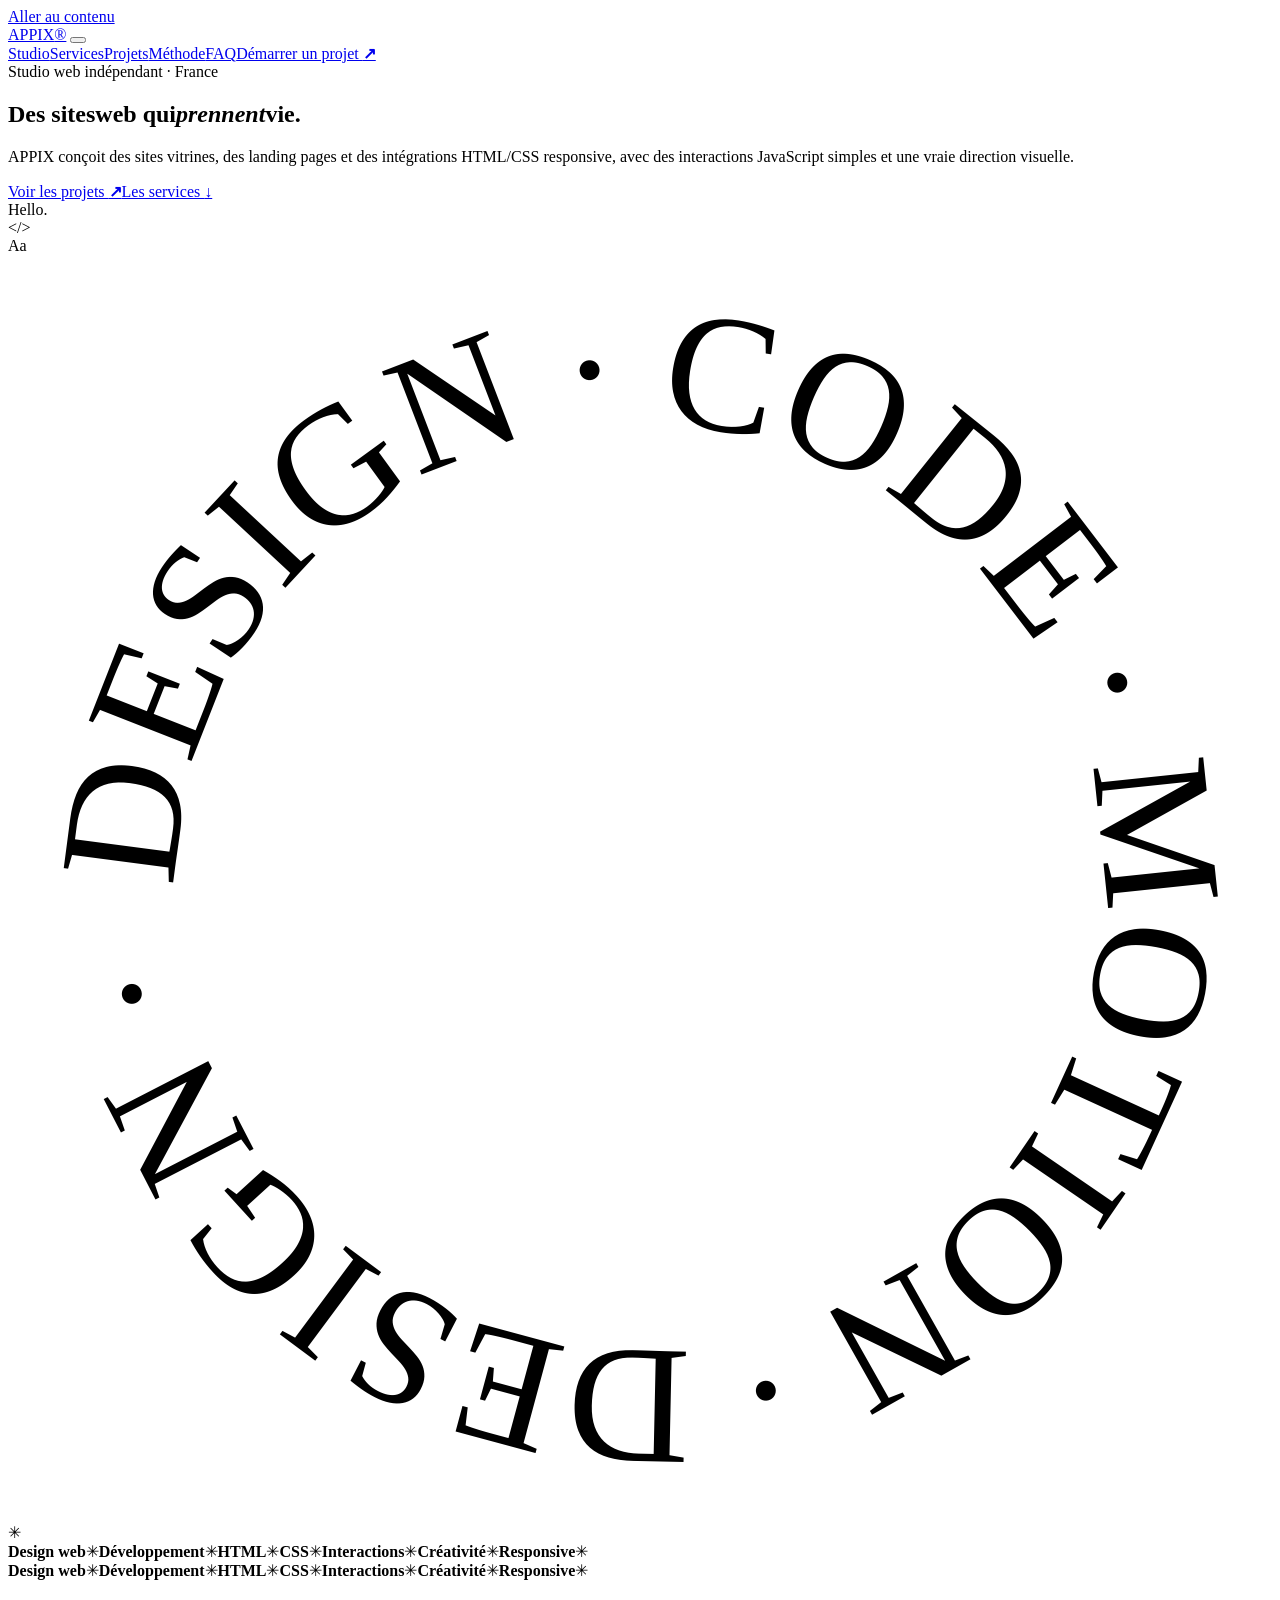
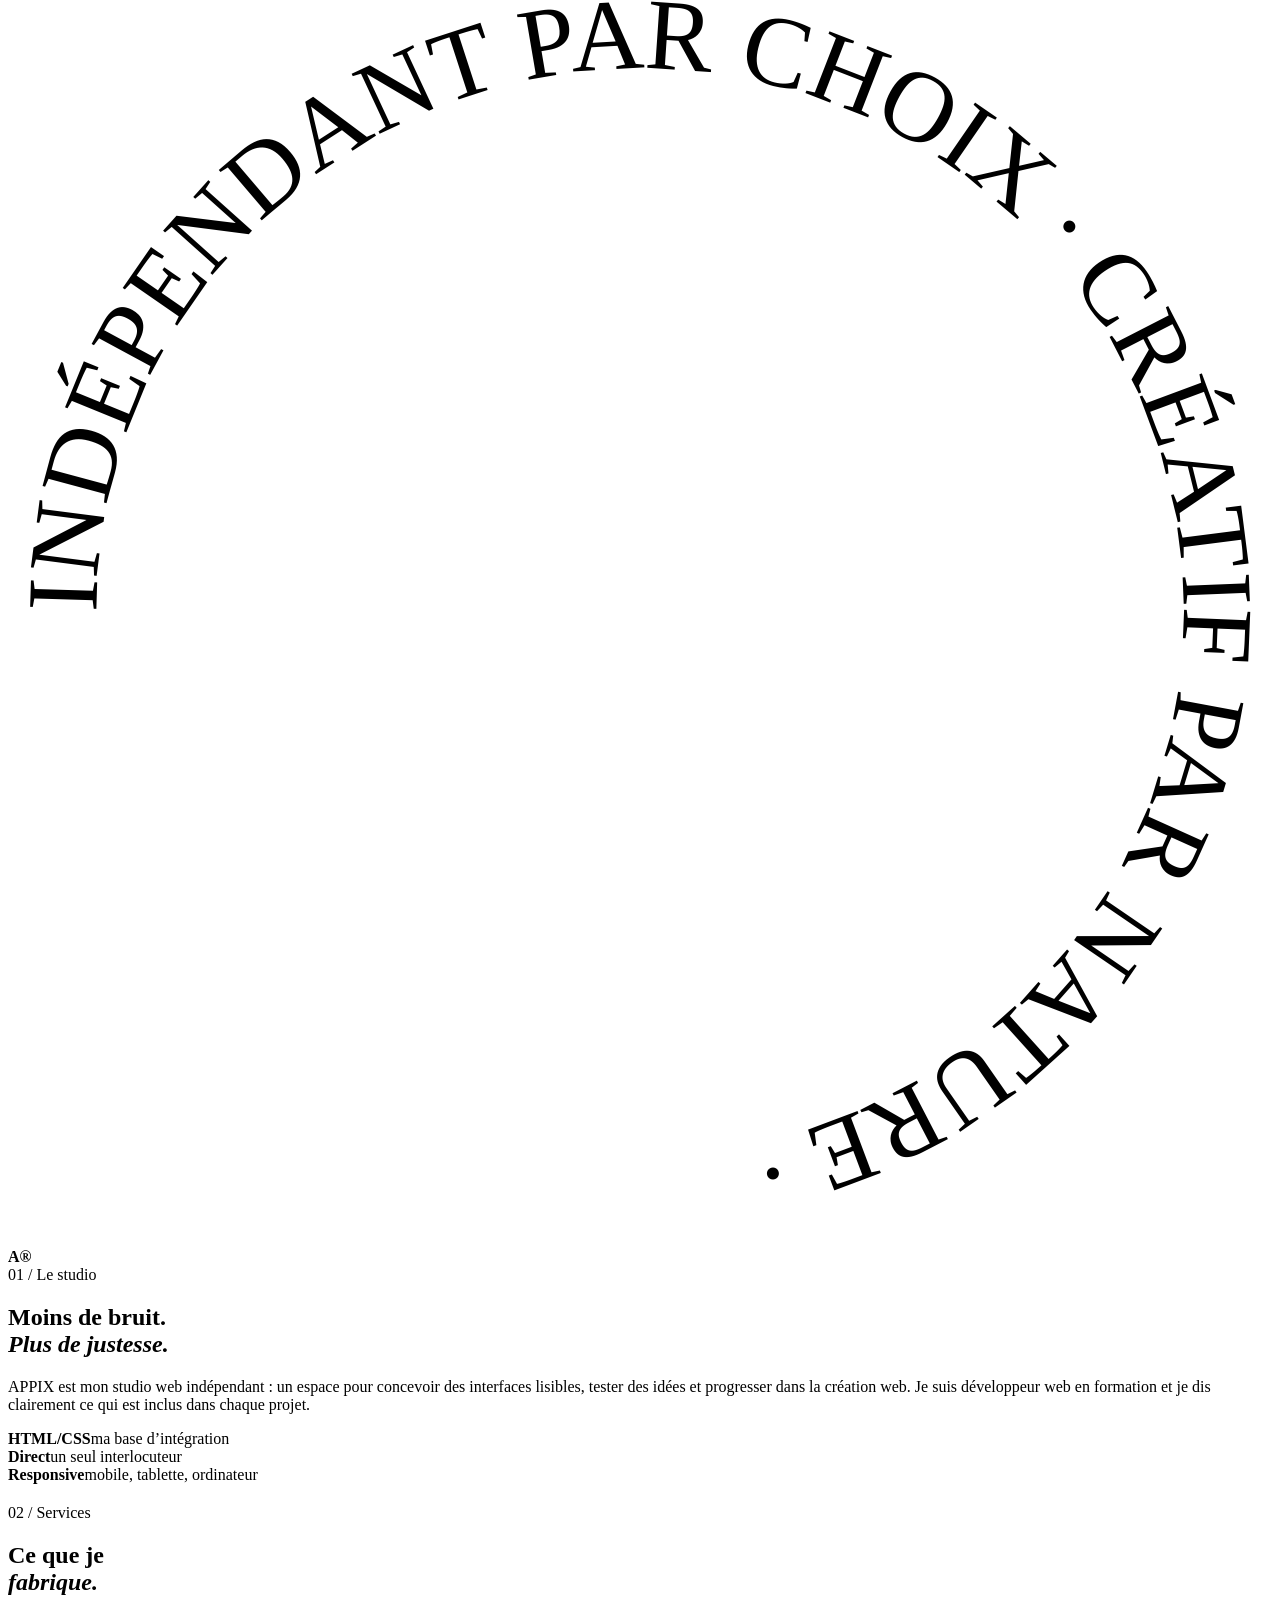
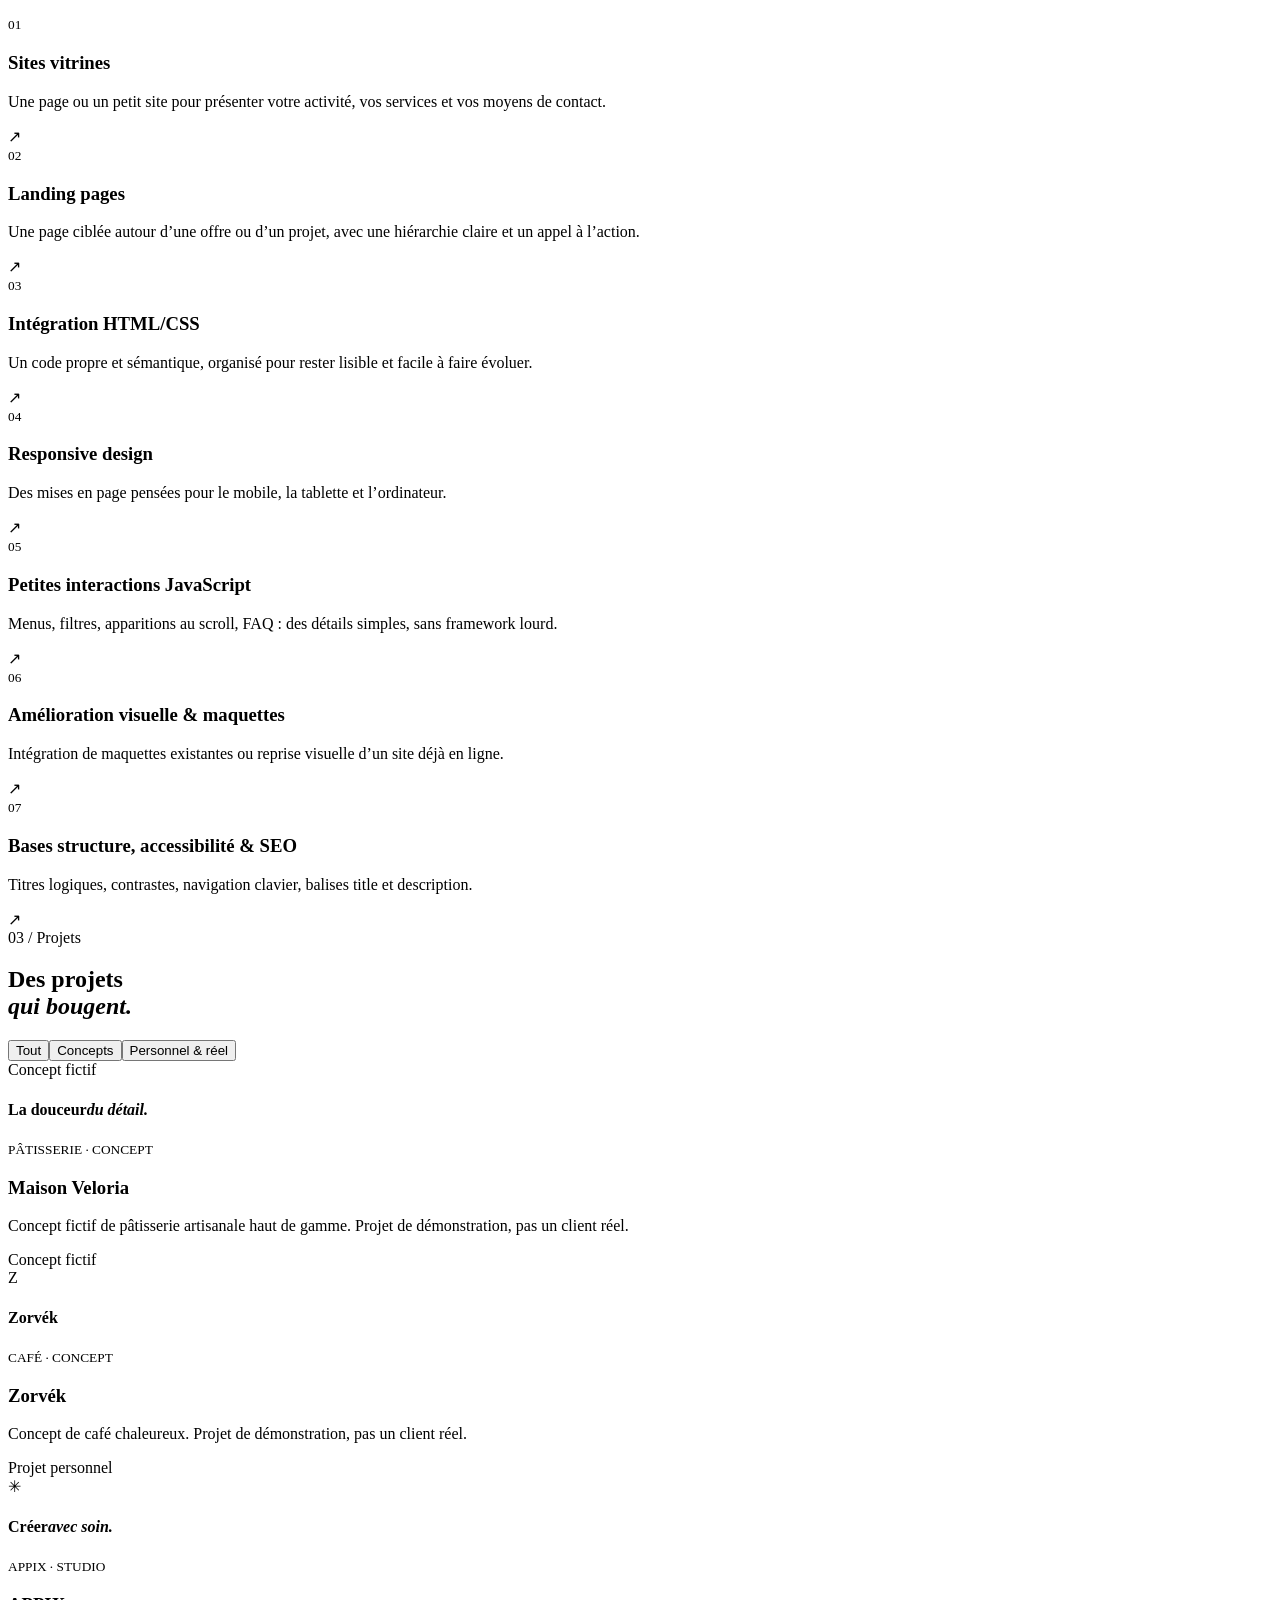
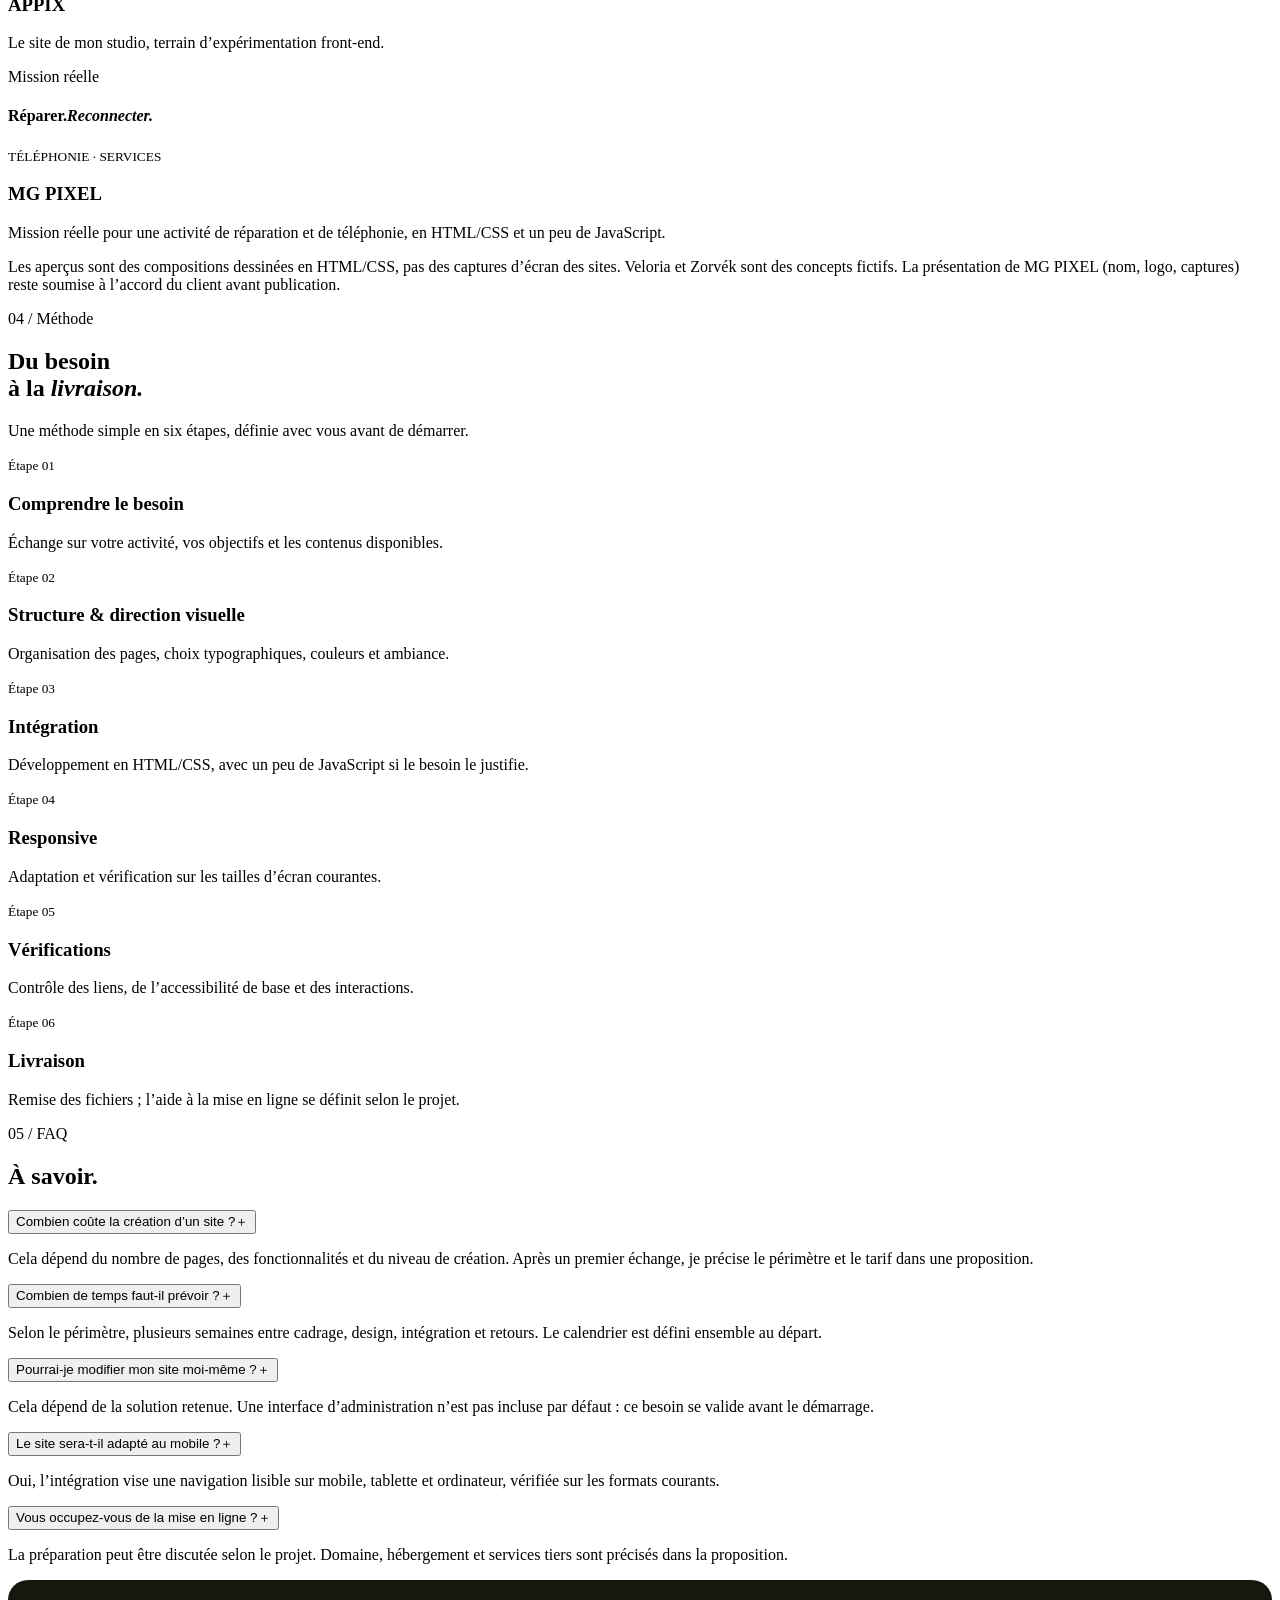
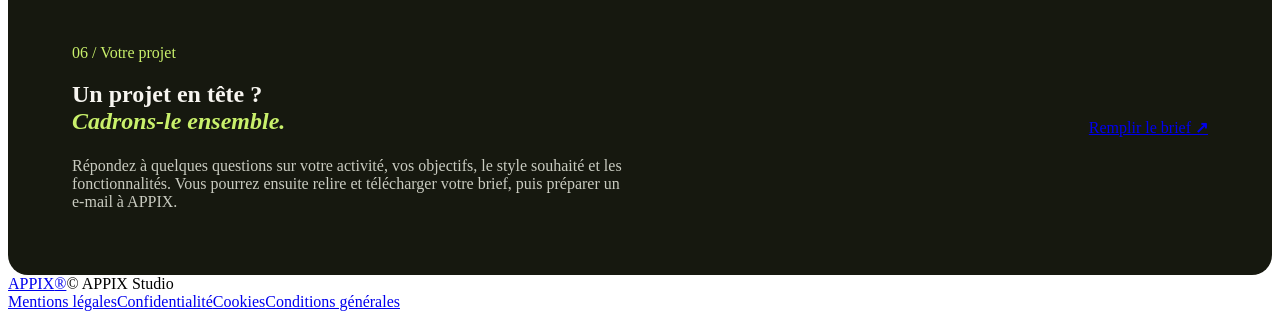
==== index.html @ 13673e26 "Add files via upload" ====
<!DOCTYPE html>
<html lang="fr"><head><meta charset="UTF-8"><meta name="viewport" content="width=device-width, initial-scale=1.0"><meta name="theme-color" content="#16180f">
<title>APPIX® — Création web indépendante</title>
<meta name="description" content="APPIX crée des sites vitrines, landing pages et intégrations HTML/CSS responsive, avec des interactions soignées.">
<meta property="og:type" content="website"><meta property="og:title" content="APPIX® — Création web indépendante"><meta property="og:description" content="Sites vitrines, landing pages et interfaces web animées, créés avec soin.">
<script>document.documentElement.className='js'</script>
<link rel="preconnect" href="https://fonts.googleapis.com"><link rel="preconnect" href="https://fonts.gstatic.com" crossorigin>
<link href="https://fonts.googleapis.com/css2?family=DM+Mono:wght@400;500&family=DM+Sans:wght@400;500;700&family=Manrope:wght@500;700;800&display=swap" rel="stylesheet">
<link rel="stylesheet" href="assets/style.css">
<link rel="icon" type="image/png" href="images/logo-APPIX.png">
<link rel="apple-touch-icon" href="images/logo-APPIX.png"></head>
<body><a class="skip" href="#contenu">Aller au contenu</a><div class="progress" aria-hidden="true"></div>
<header class="nav"><div class="wrap"><a class="logo" href="#accueil" aria-label="APPIX, accueil">APPIX<span>®</span></a>
<button class="menu" aria-expanded="false" aria-controls="nav" aria-label="Ouvrir le menu"><i></i><i></i></button>
<nav class="links" id="nav" aria-label="Navigation principale"><a href="#studio">Studio</a><a href="#services">Services</a><a href="#projets">Projets</a><a href="#methode">Méthode</a><a href="#faq">FAQ</a><a class="btn btn-d" href="brief-projet-corrige.html">Démarrer un projet <b aria-hidden="true">↗</b></a></nav></div></header>
<main id="contenu">
<section class="hero" id="accueil"><div class="wrap"><div>
<span class="pill"><span class="dot"></span>Studio web indépendant · France</span>
<h1><span class="ln"><span style="--i:0">Des sites</span></span><span class="ln"><span style="--i:1">web qui</span></span><span class="ln"><span style="--i:2"><i>prennent</i></span></span><span class="ln"><span style="--i:3"><span class="out">vie.</span></span></span></h1>
<p class="lead">APPIX conçoit des sites vitrines, des landing pages et des intégrations HTML/CSS responsive, avec des interactions JavaScript simples et une vraie direction visuelle.</p>
<div class="cta"><a class="btn btn-l" href="#projets">Voir les projets <b aria-hidden="true">↗</b></a><a class="btn" href="#services">Les services <b aria-hidden="true">↓</b></a></div></div>
<div class="stage" aria-hidden="true"><div class="ring"></div><div class="orb" style="--d:14"></div>
<div class="win w1">Hello.<s></s><s></s></div><div class="win w2">&lt;/&gt;<s></s><s></s></div><div class="win w3">Aa<s></s></div>
<svg class="badge" viewBox="0 0 120 120"><defs><path id="c" d="M60,60 m-44,0 a44,44 0 1,1 88,0 a44,44 0 1,1 -88,0"/></defs><text><textPath href="#c">DESIGN · CODE · MOTION · DESIGN · CODE · </textPath></text></svg><span class="star">✳</span></div></div></section>
<div class="marq" aria-label="Design web, développement, HTML, CSS, interactions, créativité"><div class="mt"><div><b>Design web</b><span aria-hidden="true">✳</span><b>Développement</b><span aria-hidden="true">✳</span><b>HTML</b><span aria-hidden="true">✳</span><b>CSS</b><span aria-hidden="true">✳</span><b>Interactions</b><span aria-hidden="true">✳</span><b>Créativité</b><span aria-hidden="true">✳</span><b>Responsive</b><span aria-hidden="true">✳</span></div><div aria-hidden="true"><b>Design web</b><span aria-hidden="true">✳</span><b>Développement</b><span aria-hidden="true">✳</span><b>HTML</b><span aria-hidden="true">✳</span><b>CSS</b><span aria-hidden="true">✳</span><b>Interactions</b><span aria-hidden="true">✳</span><b>Créativité</b><span aria-hidden="true">✳</span><b>Responsive</b><span aria-hidden="true">✳</span></div></div></div>
<section class="sec wrap" id="studio"><div class="about"><div class="seal rv" aria-hidden="true"><svg viewBox="0 0 200 200"><defs><path id="s" d="M100,100 m-86,0 a86,86 0 1,1 172,0 a86,86 0 1,1 -172,0"/></defs><text><textPath href="#s">INDÉPENDANT PAR CHOIX · CRÉATIF PAR NATURE · </textPath></text></svg><strong>A®</strong></div>
<div class="rv"><span class="eyebrow">01 / Le studio</span><h2 class="big">Moins de bruit.<br><em>Plus de justesse.</em></h2><p>APPIX est mon studio web indépendant : un espace pour concevoir des interfaces lisibles, tester des idées et progresser dans la création web. Je suis développeur web en formation et je dis clairement ce qui est inclus dans chaque projet.</p><div class="stats"><div><b>HTML/CSS</b><span>ma base d’intégration</span></div><div><b>Direct</b><span>un seul interlocuteur</span></div><div><b>Responsive</b><span>mobile, tablette, ordinateur</span></div></div></div></div></section>
<section class="sec wrap" id="services" style="padding-top:20px"><span class="eyebrow">02 / Services</span><h2 class="big">Ce que je<br><em>fabrique.</em></h2><div class="svc"><article class="row rv"><small>01</small><h3>Sites vitrines</h3><p>Une page ou un petit site pour présenter votre activité, vos services et vos moyens de contact.</p><span class="ar" aria-hidden="true">↗</span></article><article class="row rv"><small>02</small><h3>Landing pages</h3><p>Une page ciblée autour d’une offre ou d’un projet, avec une hiérarchie claire et un appel à l’action.</p><span class="ar" aria-hidden="true">↗</span></article><article class="row rv"><small>03</small><h3>Intégration HTML/CSS</h3><p>Un code propre et sémantique, organisé pour rester lisible et facile à faire évoluer.</p><span class="ar" aria-hidden="true">↗</span></article><article class="row rv"><small>04</small><h3>Responsive design</h3><p>Des mises en page pensées pour le mobile, la tablette et l’ordinateur.</p><span class="ar" aria-hidden="true">↗</span></article><article class="row rv"><small>05</small><h3>Petites interactions JavaScript</h3><p>Menus, filtres, apparitions au scroll, FAQ : des détails simples, sans framework lourd.</p><span class="ar" aria-hidden="true">↗</span></article><article class="row rv"><small>06</small><h3>Amélioration visuelle & maquettes</h3><p>Intégration de maquettes existantes ou reprise visuelle d’un site déjà en ligne.</p><span class="ar" aria-hidden="true">↗</span></article><article class="row rv"><small>07</small><h3>Bases structure, accessibilité & SEO</h3><p>Titres logiques, contrastes, navigation clavier, balises title et description.</p><span class="ar" aria-hidden="true">↗</span></article></div></section>
<section class="sec work" id="projets"><div class="wrap"><div class="hd"><div><span class="eyebrow">03 / Projets</span><h2 class="big">Des projets<br><em>qui bougent.</em></h2></div><div class="fl" role="group" aria-label="Filtrer les projets"><button class="on" data-f="all" aria-pressed="true">Tout</button><button data-f="concept" aria-pressed="false">Concepts</button><button data-f="reel" aria-pressed="false">Personnel &amp; réel</button></div></div>
<div class="grid">
<article class="proj rv" data-c="concept"><div class="pv p1" role="img" aria-label="Aperçu dessiné en HTML/CSS du concept Maison Veloria"><span class="tag">Concept fictif</span><div class="arch"></div><div class="arch"></div><h4>La douceur<i>du détail.</i></h4><small>PÂTISSERIE · CONCEPT</small></div><div class="meta"><div><h3>Maison Veloria</h3><p>Concept fictif de pâtisserie artisanale haut de gamme. Projet de démonstration, pas un client réel.</p></div></div></article>
<article class="proj rv" data-c="concept"><div class="pv p2" role="img" aria-label="Aperçu dessiné en HTML/CSS du concept Zorvék"><span class="tag">Concept fictif</span><div class="or"></div><div class="z">Z</div><h4>Zorvék</h4><small>CAFÉ · CONCEPT</small></div><div class="meta"><div><h3>Zorvék</h3><p>Concept de café chaleureux. Projet de démonstration, pas un client réel.</p></div></div></article>
<article class="proj rv" data-c="reel"><div class="pv p3" role="img" aria-label="Aperçu dessiné en HTML/CSS du site APPIX"><span class="tag">Projet personnel</span><div class="st" aria-hidden="true">✳</div><h4>Créer<i>avec soin.</i></h4><small>APPIX · STUDIO</small></div><div class="meta"><div><h3>APPIX</h3><p>Le site de mon studio, terrain d’expérimentation front-end.</p></div></div></article>
<article class="proj rv" data-c="reel"><div class="pv p4" role="img" aria-label="Aperçu dessiné en HTML/CSS du projet MG PIXEL"><span class="tag">Mission réelle</span><div class="px" aria-hidden="true"><span style="--k:0"></span><span style="--k:7"></span><span style="--k:14"></span><span style="--k:21"></span><span style="--k:28"></span><span style="--k:5"></span><span style="--k:12"></span><span style="--k:19"></span><span style="--k:26"></span><span style="--k:3"></span><span style="--k:10"></span><span style="--k:17"></span><span style="--k:24"></span><span style="--k:1"></span><span style="--k:8"></span><span style="--k:15"></span><span style="--k:22"></span><span style="--k:29"></span><span style="--k:6"></span><span style="--k:13"></span><span style="--k:20"></span><span style="--k:27"></span><span style="--k:4"></span><span style="--k:11"></span><span style="--k:18"></span><span style="--k:25"></span><span style="--k:2"></span><span style="--k:9"></span><span style="--k:16"></span><span style="--k:23"></span><span style="--k:0"></span><span style="--k:7"></span><span style="--k:14"></span><span style="--k:21"></span><span style="--k:28"></span><span style="--k:5"></span><span style="--k:12"></span><span style="--k:19"></span><span style="--k:26"></span><span style="--k:3"></span></div><h4>Réparer.<i>Reconnecter.</i></h4><small>TÉLÉPHONIE · SERVICES</small></div><div class="meta"><div><h3>MG PIXEL</h3><p>Mission réelle pour une activité de réparation et de téléphonie, en HTML/CSS et un peu de JavaScript.</p></div></div></article>
</div><p class="note">Les aperçus sont des compositions dessinées en HTML/CSS, pas des captures d’écran des sites. Veloria et Zorvék sont des concepts fictifs. La présentation de MG PIXEL (nom, logo, captures) reste soumise à l’accord du client avant publication.</p></div></section>
<section class="sec wrap" id="methode"><div class="pr"><div><span class="eyebrow">04 / Méthode</span><h2 class="big">Du besoin<br>à la <em>livraison.</em></h2><p style="margin-top:20px">Une méthode simple en six étapes, définie avec vous avant de démarrer.</p></div><div class="plist"><div class="stp rv"><small>Étape 01</small><h3>Comprendre le besoin</h3><p>Échange sur votre activité, vos objectifs et les contenus disponibles.</p></div><div class="stp rv"><small>Étape 02</small><h3>Structure & direction visuelle</h3><p>Organisation des pages, choix typographiques, couleurs et ambiance.</p></div><div class="stp rv"><small>Étape 03</small><h3>Intégration</h3><p>Développement en HTML/CSS, avec un peu de JavaScript si le besoin le justifie.</p></div><div class="stp rv"><small>Étape 04</small><h3>Responsive</h3><p>Adaptation et vérification sur les tailles d’écran courantes.</p></div><div class="stp rv"><small>Étape 05</small><h3>Vérifications</h3><p>Contrôle des liens, de l’accessibilité de base et des interactions.</p></div><div class="stp rv"><small>Étape 06</small><h3>Livraison</h3><p>Remise des fichiers ; l’aide à la mise en ligne se définit selon le projet.</p></div></div></div></section>
<section class="sec faq" id="faq"><div class="wrap fg"><div class="rv"><span class="eyebrow">05 / FAQ</span><h2 class="big">À savoir.</h2></div><div class="fq"><div class="it rv"><button aria-expanded="false"><span>Combien coûte la création d’un site ?</span><span aria-hidden="true">＋</span></button><div class="fa"><div><p>Cela dépend du nombre de pages, des fonctionnalités et du niveau de création. Après un premier échange, je précise le périmètre et le tarif dans une proposition.</p></div></div></div><div class="it rv"><button aria-expanded="false"><span>Combien de temps faut-il prévoir ?</span><span aria-hidden="true">＋</span></button><div class="fa"><div><p>Selon le périmètre, plusieurs semaines entre cadrage, design, intégration et retours. Le calendrier est défini ensemble au départ.</p></div></div></div><div class="it rv"><button aria-expanded="false"><span>Pourrai-je modifier mon site moi-même ?</span><span aria-hidden="true">＋</span></button><div class="fa"><div><p>Cela dépend de la solution retenue. Une interface d’administration n’est pas incluse par défaut : ce besoin se valide avant le démarrage.</p></div></div></div><div class="it rv"><button aria-expanded="false"><span>Le site sera-t-il adapté au mobile ?</span><span aria-hidden="true">＋</span></button><div class="fa"><div><p>Oui, l’intégration vise une navigation lisible sur mobile, tablette et ordinateur, vérifiée sur les formats courants.</p></div></div></div><div class="it rv"><button aria-expanded="false"><span>Vous occupez-vous de la mise en ligne ?</span><span aria-hidden="true">＋</span></button><div class="fa"><div><p>La préparation peut être discutée selon le projet. Domaine, hébergement et services tiers sont précisés dans la proposition.</p></div></div></div></div></div></section>
<section class="sec wrap" id="brief" aria-labelledby="brief-title"><div class="brief-cta rv" style="padding:clamp(28px,6vw,64px);background:#16180f;color:#f7f5f0;border-radius:20px;display:flex;align-items:center;justify-content:space-between;gap:28px;flex-wrap:wrap"><div style="max-width:650px"><span class="eyebrow" style="color:#c9f06b">06 / Votre projet</span><h2 class="big" id="brief-title">Un projet en tête ?<br><em style="color:#c9f06b">Cadrons-le ensemble.</em></h2><p style="max-width:560px;color:#c9cbc0;margin:22px 0 0">Répondez à quelques questions sur votre activité, vos objectifs, le style souhaité et les fonctionnalités. Vous pourrez ensuite relire et télécharger votre brief, puis préparer un e-mail à APPIX.</p></div><a class="btn btn-l" href="brief-projet-corrige.html">Remplir le brief <b aria-hidden="true">↗</b></a></div></section>
<footer class="ft"><div class="wrap"><a class="logo" href="#accueil">APPIX<span>®</span></a><span>© <span id="year"></span> APPIX Studio</span><nav aria-label="Pages légales"><a href="mentions-legales.html">Mentions légales</a><a href="politique-confidentialite.html">Confidentialité</a><a href="politique-cookies.html">Cookies</a><a href="conditions-generales.html">Conditions générales</a></nav></div></footer>
<div class="toast" role="status" aria-live="polite"></div><script src="assets/main.js"></script></body></html>
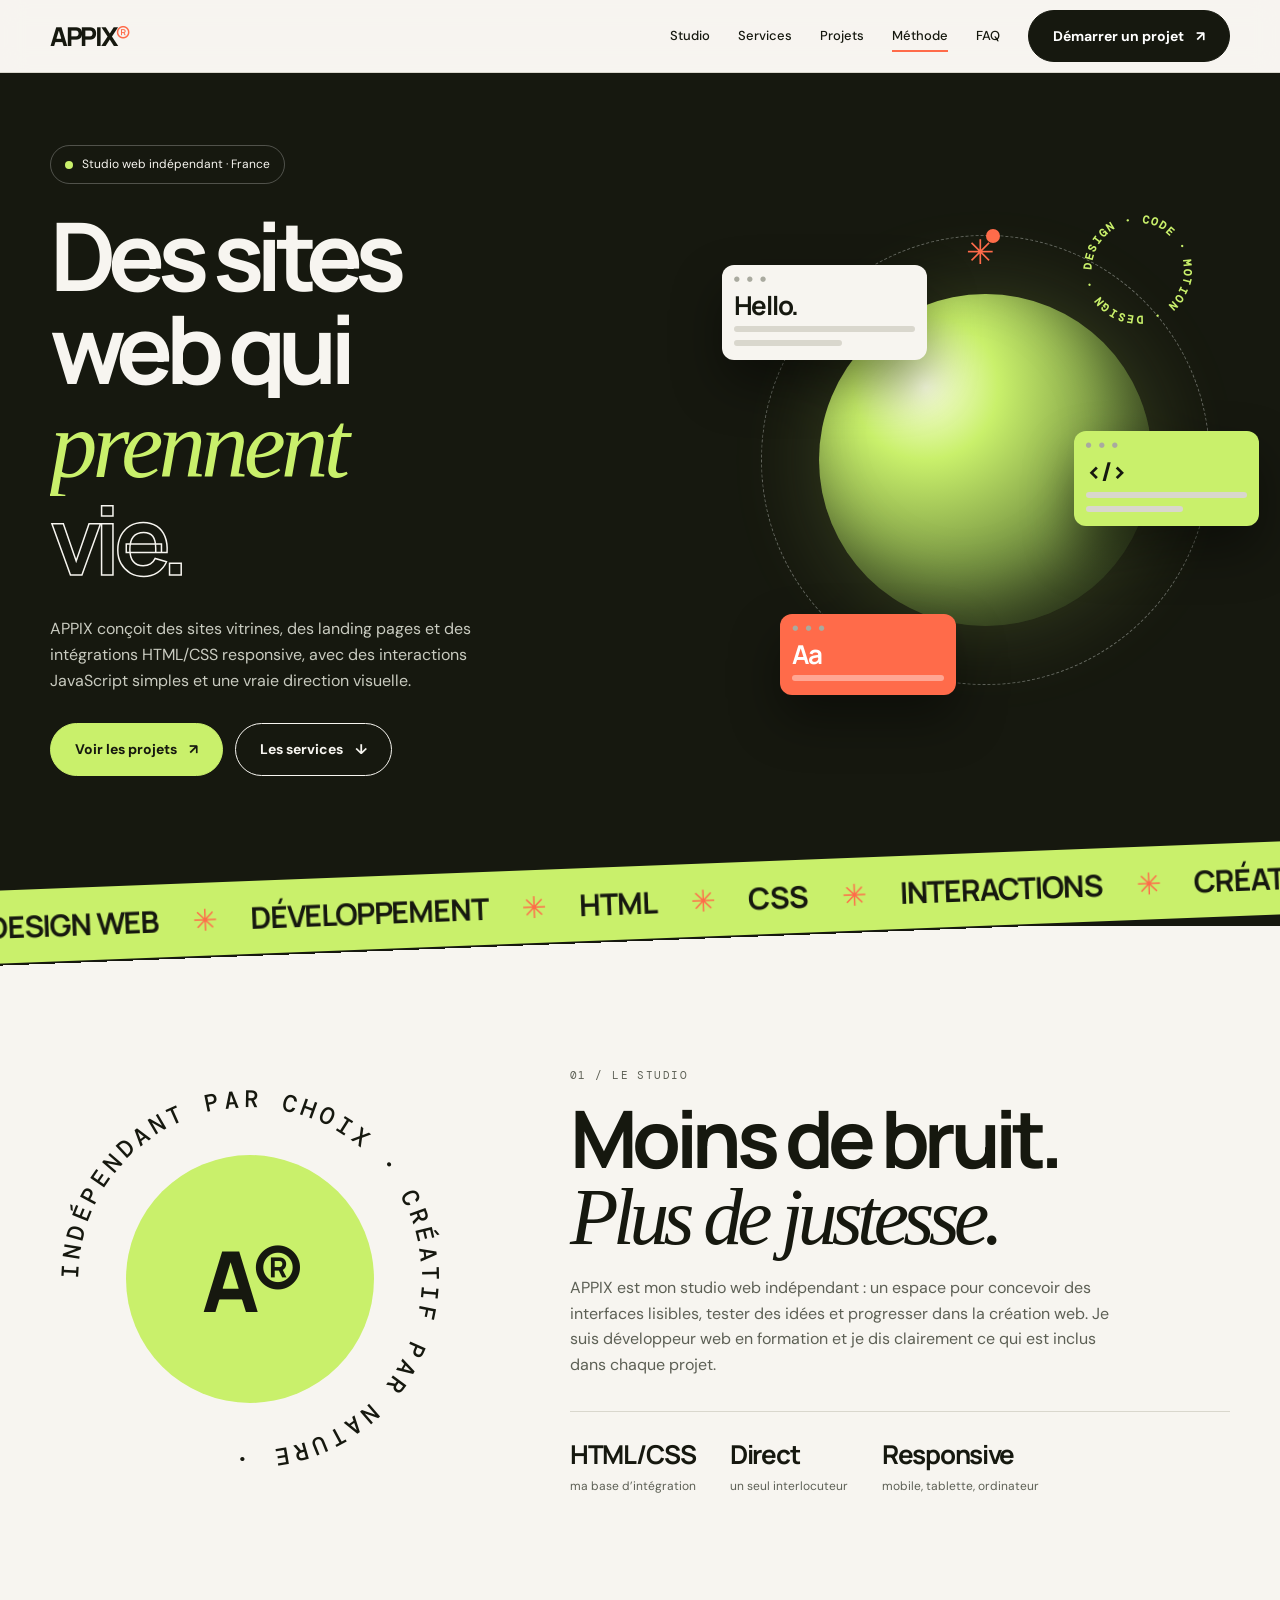
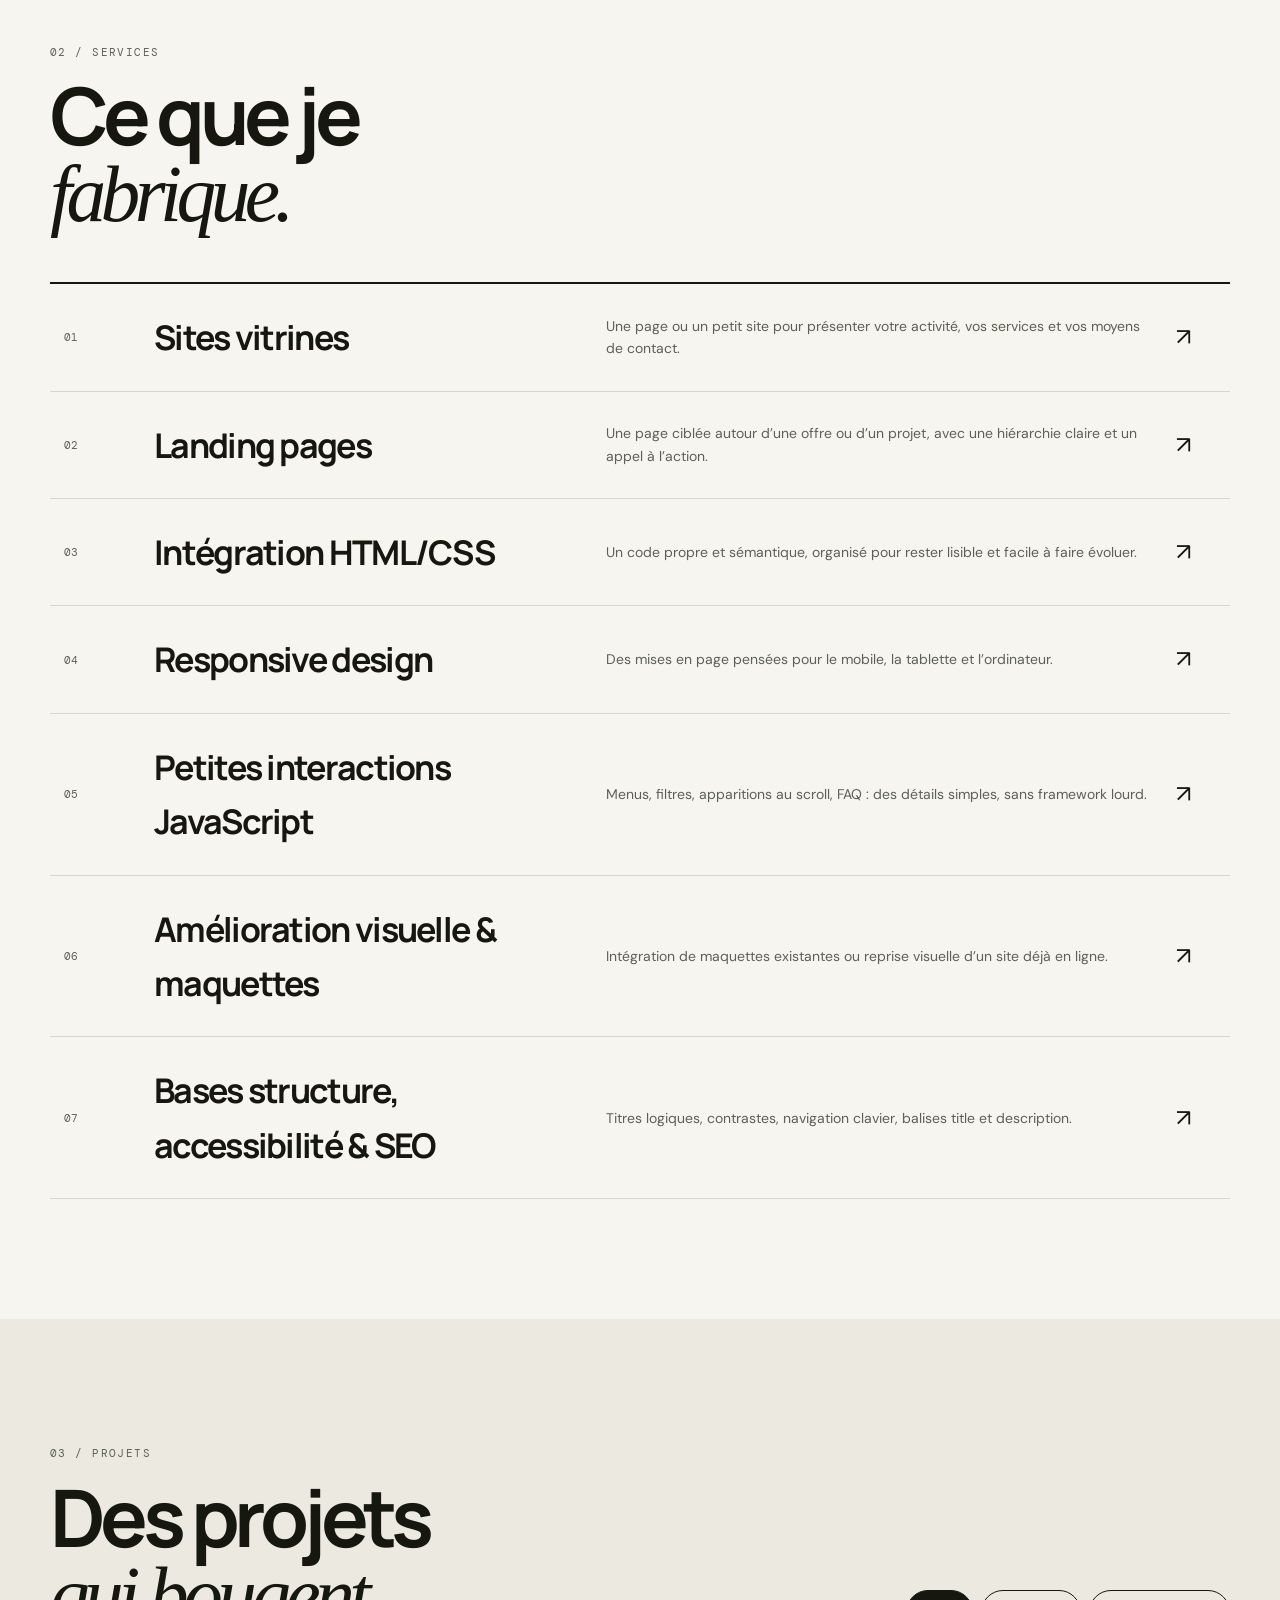
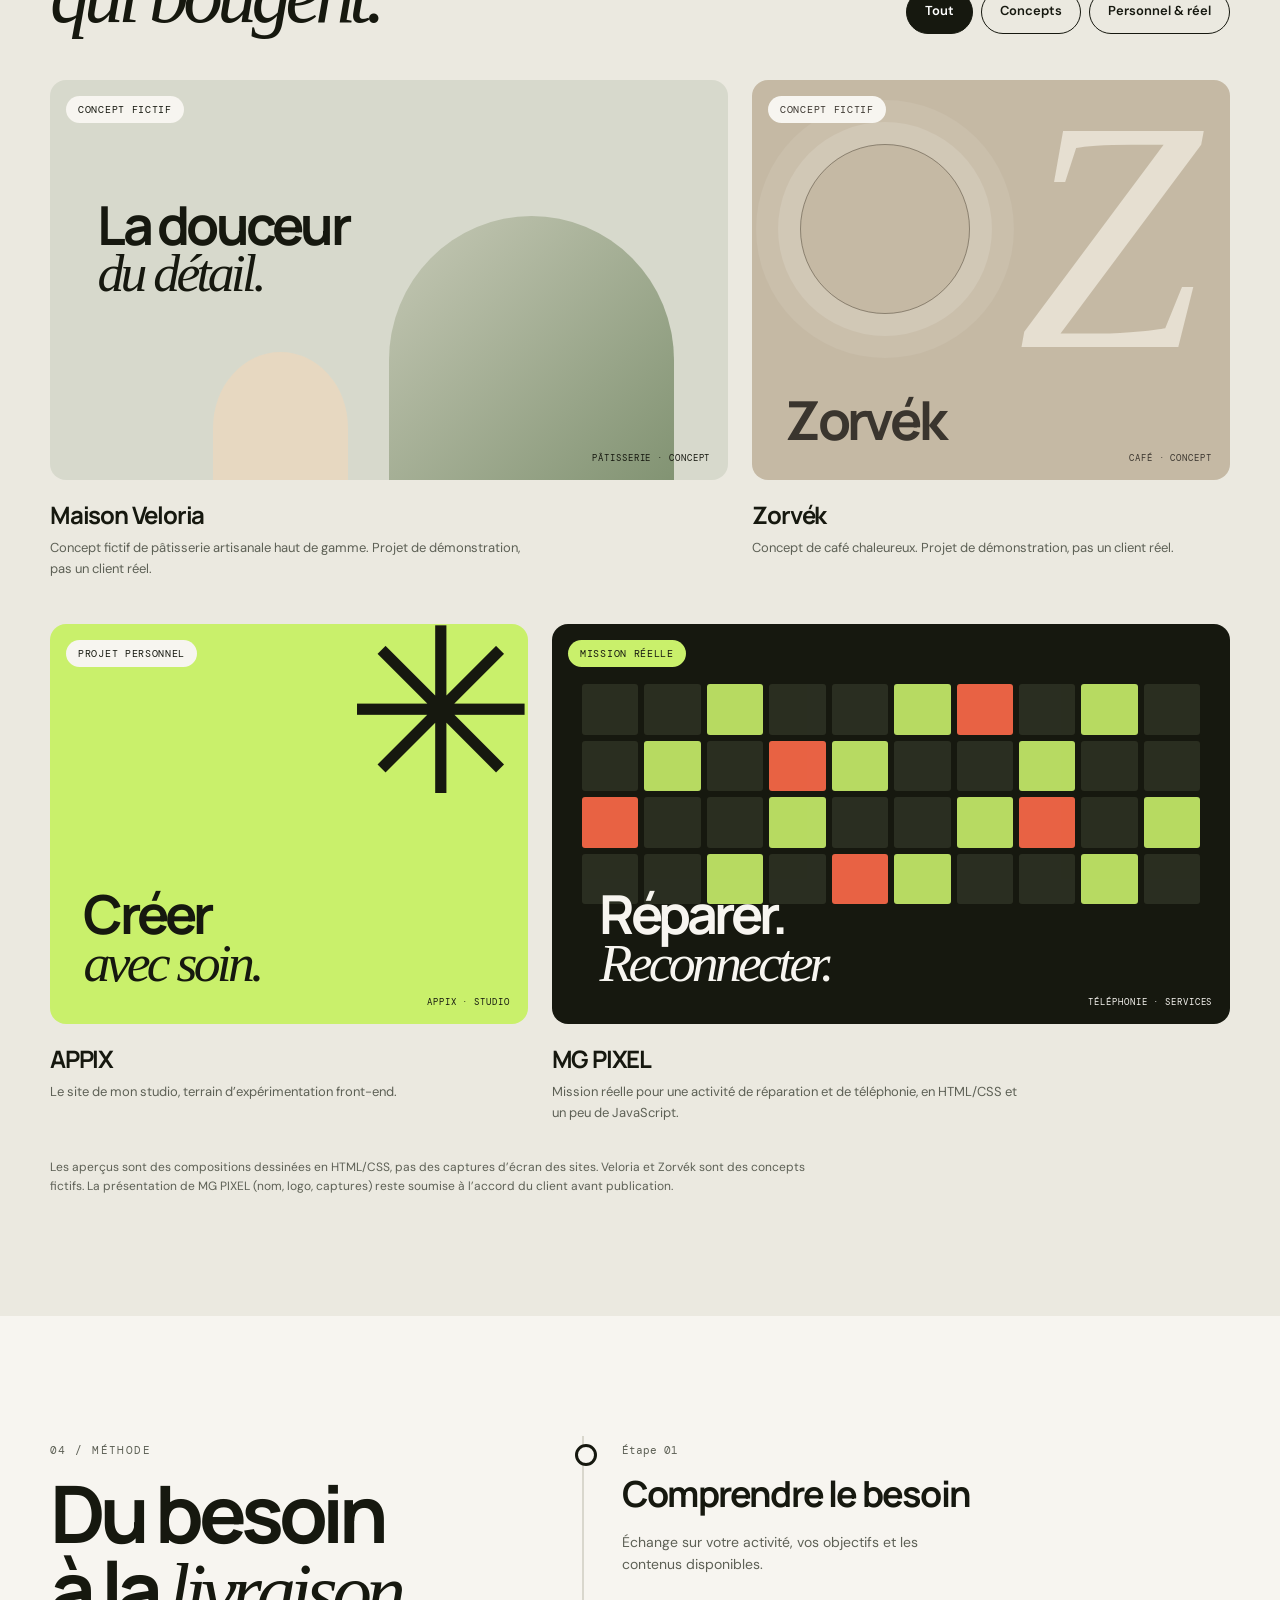
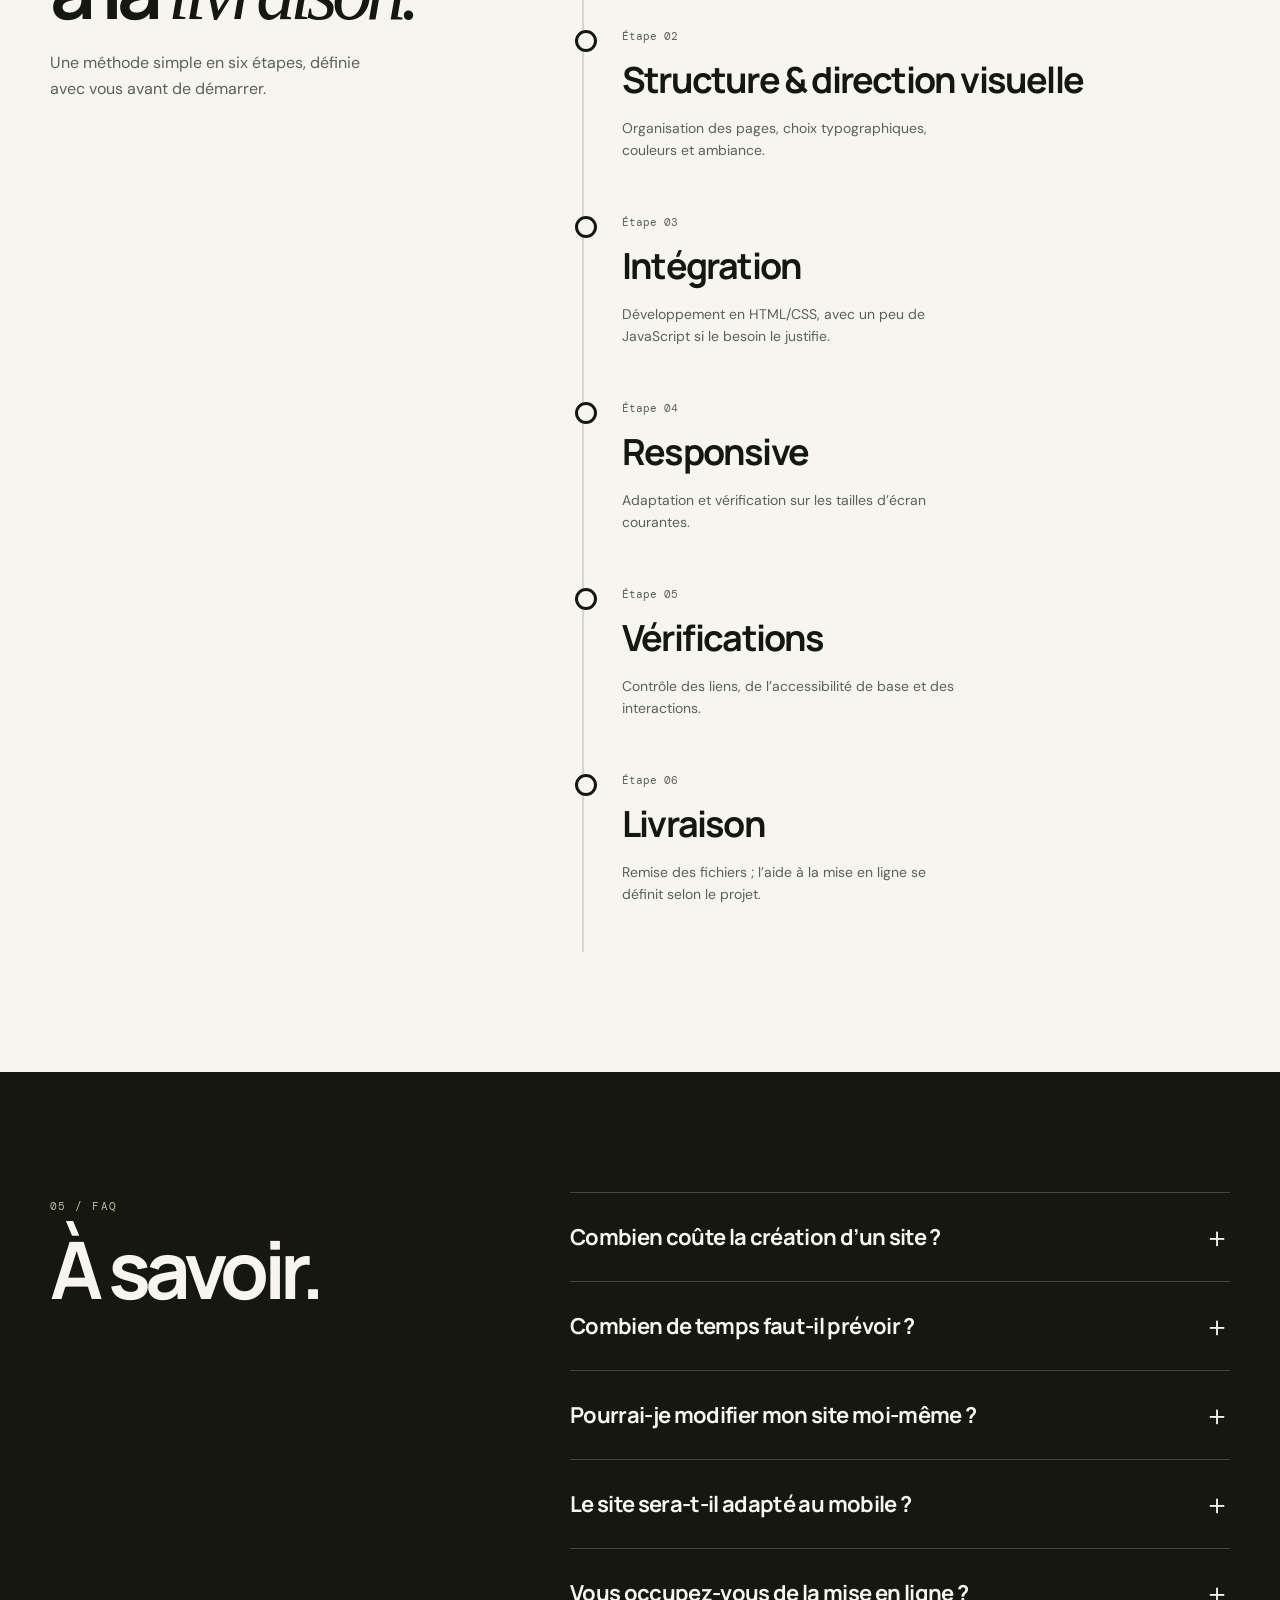
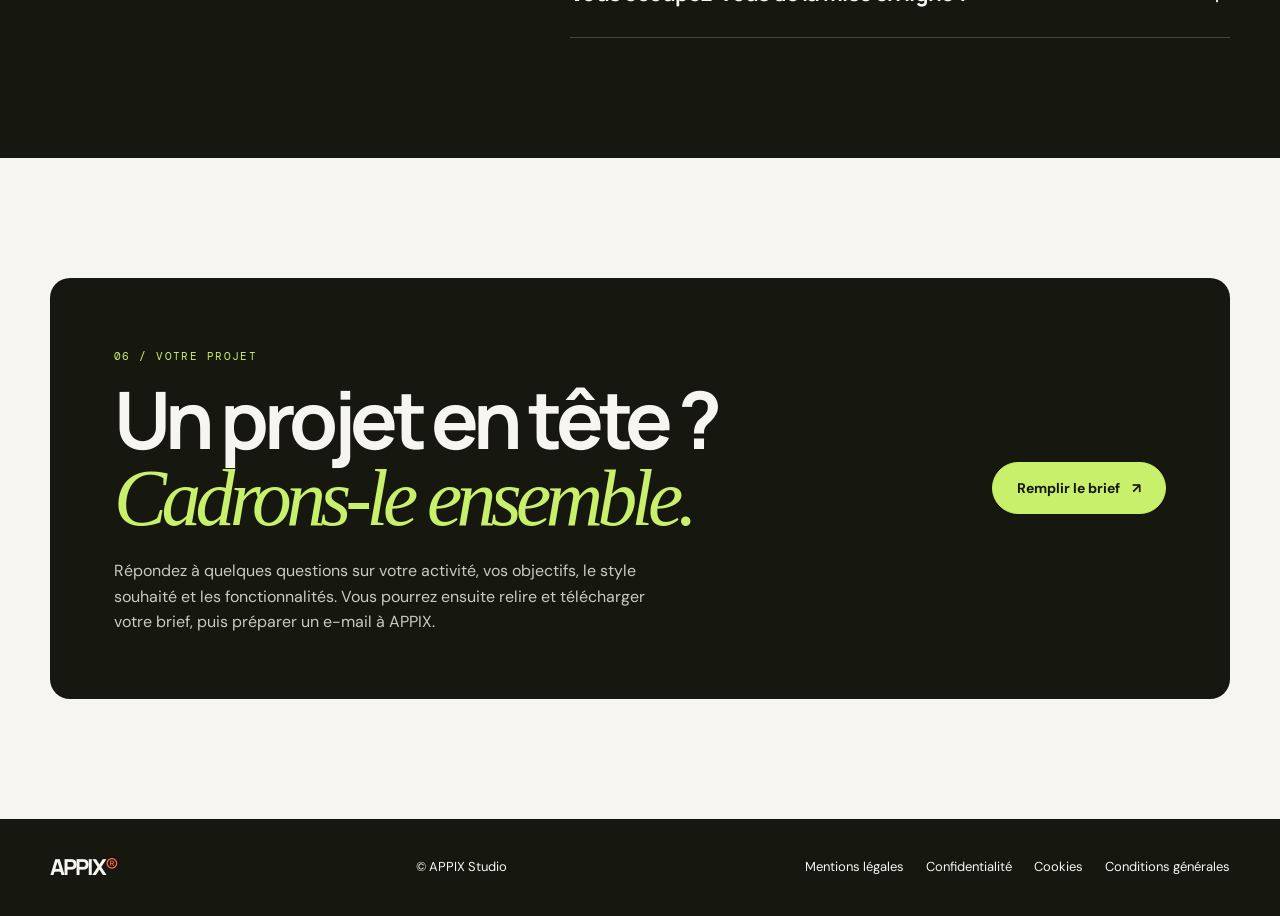
==== commit 23558a9f: "Corrige les chemins des ressources du site" ====
--- a/index.html
+++ b/index.html
@@ -6,9 +6,9 @@
 <script>document.documentElement.className='js'</script>
 <link rel="preconnect" href="https://fonts.googleapis.com"><link rel="preconnect" href="https://fonts.gstatic.com" crossorigin>
 <link href="https://fonts.googleapis.com/css2?family=DM+Mono:wght@400;500&family=DM+Sans:wght@400;500;700&family=Manrope:wght@500;700;800&display=swap" rel="stylesheet">
-<link rel="stylesheet" href="assets/style.css">
-<link rel="icon" type="image/png" href="images/logo-APPIX.png">
-<link rel="apple-touch-icon" href="images/logo-APPIX.png"></head>
+<link rel="stylesheet" href="style.css">
+<link rel="icon" type="image/png" href="logo-APPIX.png">
+<link rel="apple-touch-icon" href="logo-APPIX.png"></head>
 <body><a class="skip" href="#contenu">Aller au contenu</a><div class="progress" aria-hidden="true"></div>
 <header class="nav"><div class="wrap"><a class="logo" href="#accueil" aria-label="APPIX, accueil">APPIX<span>®</span></a>
 <button class="menu" aria-expanded="false" aria-controls="nav" aria-label="Ouvrir le menu"><i></i><i></i></button>
@@ -37,4 +37,4 @@
 <section class="sec faq" id="faq"><div class="wrap fg"><div class="rv"><span class="eyebrow">05 / FAQ</span><h2 class="big">À savoir.</h2></div><div class="fq"><div class="it rv"><button aria-expanded="false"><span>Combien coûte la création d’un site ?</span><span aria-hidden="true">＋</span></button><div class="fa"><div><p>Cela dépend du nombre de pages, des fonctionnalités et du niveau de création. Après un premier échange, je précise le périmètre et le tarif dans une proposition.</p></div></div></div><div class="it rv"><button aria-expanded="false"><span>Combien de temps faut-il prévoir ?</span><span aria-hidden="true">＋</span></button><div class="fa"><div><p>Selon le périmètre, plusieurs semaines entre cadrage, design, intégration et retours. Le calendrier est défini ensemble au départ.</p></div></div></div><div class="it rv"><button aria-expanded="false"><span>Pourrai-je modifier mon site moi-même ?</span><span aria-hidden="true">＋</span></button><div class="fa"><div><p>Cela dépend de la solution retenue. Une interface d’administration n’est pas incluse par défaut : ce besoin se valide avant le démarrage.</p></div></div></div><div class="it rv"><button aria-expanded="false"><span>Le site sera-t-il adapté au mobile ?</span><span aria-hidden="true">＋</span></button><div class="fa"><div><p>Oui, l’intégration vise une navigation lisible sur mobile, tablette et ordinateur, vérifiée sur les formats courants.</p></div></div></div><div class="it rv"><button aria-expanded="false"><span>Vous occupez-vous de la mise en ligne ?</span><span aria-hidden="true">＋</span></button><div class="fa"><div><p>La préparation peut être discutée selon le projet. Domaine, hébergement et services tiers sont précisés dans la proposition.</p></div></div></div></div></div></section>
 <section class="sec wrap" id="brief" aria-labelledby="brief-title"><div class="brief-cta rv" style="padding:clamp(28px,6vw,64px);background:#16180f;color:#f7f5f0;border-radius:20px;display:flex;align-items:center;justify-content:space-between;gap:28px;flex-wrap:wrap"><div style="max-width:650px"><span class="eyebrow" style="color:#c9f06b">06 / Votre projet</span><h2 class="big" id="brief-title">Un projet en tête ?<br><em style="color:#c9f06b">Cadrons-le ensemble.</em></h2><p style="max-width:560px;color:#c9cbc0;margin:22px 0 0">Répondez à quelques questions sur votre activité, vos objectifs, le style souhaité et les fonctionnalités. Vous pourrez ensuite relire et télécharger votre brief, puis préparer un e-mail à APPIX.</p></div><a class="btn btn-l" href="brief-projet-corrige.html">Remplir le brief <b aria-hidden="true">↗</b></a></div></section>
 <footer class="ft"><div class="wrap"><a class="logo" href="#accueil">APPIX<span>®</span></a><span>© <span id="year"></span> APPIX Studio</span><nav aria-label="Pages légales"><a href="mentions-legales.html">Mentions légales</a><a href="politique-confidentialite.html">Confidentialité</a><a href="politique-cookies.html">Cookies</a><a href="conditions-generales.html">Conditions générales</a></nav></div></footer>
-<div class="toast" role="status" aria-live="polite"></div><script src="assets/main.js"></script></body></html>+<div class="toast" role="status" aria-live="polite"></div><script src="main.js"></script></body></html>
--- a/style.css
+++ b/style.css
@@ -0,0 +1,111 @@
+/* APPIX — refonte : encre + papier + citron + corail. Animations : transform/opacity/translate. */
+:root{--paper:#f7f5f0;--ink:#16180f;--muted:#5d6055;--line:#d9d7cd;--lime:#c9f06b;--coral:#ff6b4a;--sans:Manrope,system-ui,sans-serif;--body:'DM Sans',system-ui,sans-serif;--mono:'DM Mono',ui-monospace,monospace;--serif:Georgia,serif;--e:cubic-bezier(.2,.8,.2,1)}
+*{box-sizing:border-box}html{scroll-behavior:smooth;scroll-padding-top:84px}
+body{margin:0;background:var(--paper);color:var(--ink);font:16px/1.6 var(--body);overflow-x:hidden;-webkit-font-smoothing:antialiased}
+a{color:inherit;text-decoration:none}button,input,select,textarea{font:inherit;color:inherit}button{cursor:pointer}
+h1,h2,h3{font-family:var(--sans);margin:0;font-weight:700}em,i{font-family:var(--serif);font-weight:400}
+.wrap{width:min(1180px,calc(100% - 40px));margin:auto}.sec{padding:120px 0}
+.eyebrow{font:11px var(--mono);letter-spacing:.13em;text-transform:uppercase;color:var(--muted)}
+h2.big{font-size:clamp(40px,6.2vw,84px);line-height:.95;letter-spacing:-.07em;margin:14px 0 0}
+:focus-visible{outline:3px solid var(--coral);outline-offset:3px;border-radius:4px}
+.skip{position:fixed;left:10px;top:10px;z-index:99;background:var(--ink);color:#fff;padding:10px 14px;border-radius:8px;transform:translateY(-200%)}.skip:focus{transform:none}
+.progress{position:fixed;top:0;left:0;height:4px;width:100%;background:var(--coral);transform:scaleX(0);transform-origin:0;z-index:70}
+/* Nav */
+.nav{position:sticky;top:0;z-index:60;background:#f7f5f0e8;backdrop-filter:blur(12px);border-bottom:1px solid var(--line)}
+.nav .wrap{height:72px;display:flex;align-items:center;justify-content:space-between}
+.logo{font:800 26px var(--sans);letter-spacing:-.09em}.logo span{color:var(--coral);font-weight:400;display:inline-block;transition:transform .5s var(--e)}.logo:hover span{transform:rotate(180deg)}
+.links{display:flex;gap:28px;align-items:center;font-size:13px;font-weight:500}
+.links a:not(.btn){position:relative;padding:10px 0}
+.links a:not(.btn)::after{content:"";position:absolute;left:0;right:0;bottom:4px;height:2px;background:var(--coral);transform:scaleX(0);transform-origin:left;transition:transform .35s var(--e)}
+.links a:hover::after,.links a[aria-current]::after{transform:scaleX(1)}
+.menu{display:none;width:48px;height:48px;border:1.5px solid var(--ink);border-radius:50%;background:none;position:relative}
+.menu i{position:absolute;left:14px;right:14px;height:2px;background:var(--ink);transition:transform .35s var(--e),opacity .2s}.menu i:nth-child(1){top:18px}.menu i:nth-child(2){top:28px}
+.menu[aria-expanded=true] i:nth-child(1){transform:translateY(5px) rotate(45deg)}.menu[aria-expanded=true] i:nth-child(2){transform:translateY(-5px) rotate(-45deg)}
+/* Boutons : remplissage qui monte au survol, flèche qui pivote, pression */
+.btn{position:relative;overflow:hidden;isolation:isolate;display:inline-flex;gap:12px;align-items:center;justify-content:center;min-height:48px;padding:14px 24px;border-radius:99px;border:1.5px solid var(--ink);font-weight:700;font-size:14px;background:transparent;transition:color .3s,transform .25s var(--e)}
+.btn::before{content:"";position:absolute;inset:0;background:var(--lime);border-radius:50% 50% 0 0/100% 100% 0 0;transform:translateY(101%);transition:transform .45s var(--e);z-index:-1}
+.btn:hover::before,.btn:focus-visible::before{transform:none;border-radius:0}.btn:hover{transform:translateY(-3px);color:var(--ink)}.btn:active{transform:scale(.95)}
+.btn b{display:inline-block;transition:transform .35s var(--e)}.btn:hover b{transform:translate(3px,-3px) rotate(15deg)}
+.btn-d{background:var(--ink);color:#fff}.btn-l{background:var(--lime);color:var(--ink);border-color:var(--lime)}.btn-l::before{background:var(--paper)}
+/* Hero */
+.hero{background:var(--ink);color:var(--paper);position:relative;overflow:hidden;padding:72px 0 150px}
+.hero .wrap{display:grid;grid-template-columns:1.15fr .85fr;gap:30px;align-items:center;position:relative}
+.pill{display:inline-flex;gap:9px;align-items:center;border:1px solid #ffffff40;border-radius:99px;padding:9px 14px;font-size:12px;margin-bottom:28px}
+.dot{width:8px;height:8px;border-radius:50%;background:var(--lime);animation:pulse 1.8s ease-in-out infinite}
+.hero h1{font-size:clamp(50px,7.4vw,112px);line-height:.9;letter-spacing:-.08em}
+.ln{display:block;overflow:hidden;padding-bottom:.08em}.ln>span{display:inline-block;transform:translateY(110%);animation:up 1.1s var(--e) forwards;animation-delay:calc(var(--i)*.14s + .15s)}
+.ln i{color:var(--lime);letter-spacing:-.05em}.ln .out{-webkit-text-stroke:1.5px var(--paper);color:transparent}
+.hero p.lead{max-width:470px;color:#c9cbc0;margin:28px 0 30px;opacity:0;animation:fade .9s .8s forwards}
+.cta{display:flex;gap:12px;flex-wrap:wrap;opacity:0;animation:fade .9s 1s forwards}.hero .btn:not(.btn-l){border-color:var(--paper)}.hero .btn:not(.btn-l):hover{border-color:var(--lime)}
+.stage{position:relative;aspect-ratio:1;max-width:520px;width:100%;margin-left:auto;translate:0 var(--py,0)}
+.stage>*{position:absolute;translate:calc(var(--mx,0)*var(--d,0)*-1px) calc(var(--my,0)*var(--d,0)*-1px);transition:translate .5s var(--e)}
+.orb{inset:16%;border-radius:50%;background:radial-gradient(circle at 32% 28%,#faffdf,#c9f06b 22%,#7c9a45 55%,#26301b);box-shadow:inset -22px -28px 60px #0006,0 0 90px #c9f06b30;animation:bob 7s ease-in-out infinite}
+.ring{inset:4%;border:1px dashed #ffffff55;border-radius:50%;animation:spin 26s linear infinite}.ring::after{content:"";position:absolute;top:-7px;left:50%;width:14px;height:14px;border-radius:50%;background:var(--coral)}
+.win{background:var(--paper);color:var(--ink);border-radius:12px;padding:10px 12px 14px;width:42%;box-shadow:0 24px 50px #0006;font:700 clamp(15px,2.2vw,26px)/1 var(--sans);letter-spacing:-.05em}
+.win::before{content:"● ● ●";display:block;font-size:7px;letter-spacing:3px;color:#a9aa9f;margin-bottom:10px}.win s{display:block;height:6px;border-radius:9px;background:#d9d7cd;margin-top:8px;text-decoration:none}.win s+s{width:60%}
+.w1{left:-4%;top:10%;--d:46;animation:f1 6s ease-in-out infinite}.w2{right:-6%;top:44%;--d:70;width:38%;background:var(--lime);animation:f2 7.5s ease-in-out infinite}.w3{left:8%;bottom:2%;--d:28;width:36%;background:var(--coral);color:#fff;animation:f3 9s ease-in-out infinite}.w3 s{background:#fff6}
+.badge{right:6%;top:-2%;width:26%;--d:90;animation:spin 18s linear infinite}.badge text{font:600 10.5px var(--mono);letter-spacing:.14em;fill:var(--lime)}
+.star{left:46%;top:2%;font-size:34px;color:var(--coral);--d:20;animation:spin 10s linear infinite}
+/* Bandeau : deux groupes identiques, -50% = boucle sans saut */
+.marq{background:var(--lime);color:var(--ink);transform:rotate(-2.2deg);margin:-62px -30px 0;position:relative;z-index:3;overflow:hidden;white-space:nowrap;border-block:2px solid var(--ink)}
+.mt{display:flex;width:max-content;animation:run 30s linear infinite}.marq:hover .mt{animation-play-state:paused}
+.mt div{display:flex;gap:34px;padding:16px 17px;font:800 clamp(18px,2.6vw,30px) var(--sans);letter-spacing:-.04em;text-transform:uppercase}.mt span{color:var(--coral)}
+/* Reveal (seulement si JS actif) */
+.js .rv{opacity:0;transform:translateY(46px);transition:opacity .9s var(--e),transform .9s var(--e);transition-delay:var(--dl,0ms)}.js .rv.in{opacity:1;transform:none}
+/* Les lignes de services animent aussi leur marge au survol */
+.js .row.rv{transition:opacity .9s var(--e) var(--dl,0ms),transform .9s var(--e) var(--dl,0ms),padding .4s var(--e)}
+/* Présentation */
+.about{display:grid;grid-template-columns:.8fr 1.2fr;gap:80px;align-items:center}
+.seal{aspect-ratio:1;max-width:400px;position:relative;display:grid;place-items:center}.seal svg{position:absolute;inset:0;animation:spin 30s linear infinite}.seal text{font:500 12px var(--mono);letter-spacing:.2em;fill:var(--ink)}
+.seal strong{font:800 clamp(46px,7vw,84px) var(--sans);letter-spacing:-.1em;background:var(--lime);border-radius:50%;width:62%;aspect-ratio:1;display:grid;place-items:center;transition:transform .6s var(--e)}.seal:hover strong{transform:rotate(-8deg) scale(1.06)}
+.about p{color:var(--muted);max-width:540px;margin:20px 0 0}.stats{display:flex;gap:34px;flex-wrap:wrap;margin-top:34px;padding-top:24px;border-top:1px solid var(--line)}.stats b{font:700 26px var(--sans);letter-spacing:-.05em;display:block}.stats span{font-size:12px;color:var(--muted)}
+/* Services : lignes qui glissent */
+.svc{margin-top:50px;border-top:2px solid var(--ink)}
+.row{display:grid;grid-template-columns:70px 1.1fr 1.4fr 40px;gap:20px;align-items:center;padding:26px 14px;border-bottom:1px solid var(--line);position:relative;overflow:hidden;isolation:isolate;transition:padding .4s var(--e)}
+.row::before{content:"";position:absolute;inset:0;background:var(--lime);transform:scaleY(0);transform-origin:bottom;transition:transform .4s var(--e);z-index:-1}
+.row:hover,.row:focus-within{padding-left:34px}.row:hover::before{transform:scaleY(1)}
+.row small{font:11px var(--mono);color:var(--muted)}.row h3{font-size:clamp(22px,2.8vw,34px);letter-spacing:-.05em}.row p{margin:0;font-size:14px;color:var(--muted)}.row:hover p{color:var(--ink)}
+.row .ar{font-size:24px;transition:transform .4s var(--e)}.row:hover .ar{transform:rotate(45deg) scale(1.2)}
+/* Projets */
+.work{background:#ebe9e0}.hd{display:flex;justify-content:space-between;align-items:end;gap:24px;flex-wrap:wrap;margin-bottom:46px}
+.fl{display:flex;gap:8px;flex-wrap:wrap}.fl button{min-height:44px;border:1.5px solid var(--ink);background:none;border-radius:99px;padding:8px 18px;font-size:13px;font-weight:600;transition:background .25s,color .25s,transform .2s}.fl button:hover{transform:translateY(-2px)}.fl button.on{background:var(--ink);color:#fff}
+.grid{display:grid;grid-template-columns:repeat(12,1fr);gap:44px 24px}.proj{grid-column:span 6;min-width:0}.proj:nth-child(4n+1),.proj:nth-child(4n){grid-column:span 7}.proj:nth-child(4n+2),.proj:nth-child(4n+3){grid-column:span 5}.proj[hidden]{display:none}
+.pv{height:400px;border-radius:16px;position:relative;overflow:hidden;isolation:isolate;transform:perspective(900px) rotateX(var(--rx,0deg)) rotateY(var(--ry,0deg));transition:transform .35s var(--e),box-shadow .35s}.proj:hover .pv{box-shadow:0 30px 60px #16180f2e}
+.pv>*{position:absolute}.tag{left:16px;top:16px;z-index:3;background:var(--paper);border-radius:99px;padding:7px 12px;font:10px var(--mono);text-transform:uppercase;letter-spacing:.07em}
+.pv h4{font:700 clamp(30px,4.2vw,58px)/.92 var(--sans);letter-spacing:-.07em;margin:0;left:7%;bottom:9%;z-index:2}.pv h4 i{display:block}
+.pv small{right:18px;bottom:16px;font:9px var(--mono);letter-spacing:.1em;z-index:2}
+.p1{background:#d7d9cc}.p1 .arch{width:42%;height:72%;right:8%;bottom:-6%;border-radius:50% 50% 0 0;background:linear-gradient(135deg,#c6c9b6,#7f9170);transition:transform .7s var(--e)}.p1 .arch+.arch{width:20%;height:38%;right:56%;background:#e7d8c1}.proj:hover .p1 .arch{transform:translateY(-14px)}.p1 h4{top:30%;bottom:auto}
+.p2{background:#c5b9a4;color:#3a352e}.p2 .z{font:italic 330px/.8 var(--serif);right:6%;top:6%;color:#e6dfd1;transition:transform .7s var(--e)}.proj:hover .p2 .z{transform:rotate(-6deg) scale(1.05)}.p2 .or{width:170px;height:170px;border:1px solid #655c4e99;border-radius:50%;left:10%;top:16%;box-shadow:0 0 0 22px #ffffff22,0 0 0 44px #ffffff14;animation:bob 8s ease-in-out infinite}
+.p3{background:var(--lime)}.p3 .st{font-size:230px;line-height:1;right:-2%;top:-6%;color:var(--ink);animation:spin 22s linear infinite}.proj:hover .p3 .st{animation-duration:5s}
+.p4{background:#16180f;color:var(--paper)}.px{inset:0;display:grid;grid-template-columns:repeat(10,1fr);gap:6px;padding:60px 30px 120px;opacity:.9}.px span{background:#2d3123;border-radius:3px;animation:blink 3.2s ease-in-out infinite;animation-delay:calc(var(--k)*.17s)}.px span:nth-child(3n){background:var(--lime)}.px span:nth-child(7n){background:var(--coral)}.p4 .tag{background:var(--lime);color:var(--ink)}
+.proj:hover .p4 .px span{animation-duration:.9s}
+.meta{display:flex;justify-content:space-between;gap:20px;padding-top:16px}.meta h3{font-size:24px;letter-spacing:-.05em}.meta p{margin:4px 0 0;font-size:13px;color:var(--muted);max-width:480px}
+.note{font-size:12px;color:var(--muted);margin:34px 0 0;max-width:760px}
+/* Méthode */
+.pr{display:grid;grid-template-columns:.8fr 1.2fr;gap:90px}.pr>div:first-child{position:sticky;top:120px;align-self:start}.pr p{color:var(--muted);max-width:340px}
+.plist{position:relative;border-left:2px solid var(--line);margin-left:6px}.plist::before{content:"";position:absolute;left:-2px;top:0;bottom:0;width:2px;background:var(--coral);transform:scaleY(var(--p,0));transform-origin:top}
+.stp{padding:0 0 46px 38px;position:relative}.stp::before{content:"";position:absolute;left:-9px;top:8px;width:16px;height:16px;border-radius:50%;background:var(--paper);border:3px solid var(--ink);transition:transform .4s var(--e),background .4s}.stp:hover::before{transform:scale(1.4);background:var(--lime)}
+.stp small{font:11px var(--mono);color:var(--muted)}.stp h3{font-size:clamp(24px,3vw,36px);letter-spacing:-.05em;margin:4px 0 8px}.stp p{margin:0;font-size:14px}
+/* FAQ */
+.faq{background:var(--ink);color:var(--paper)}.faq .eyebrow{color:#b7b9ad}.fg{display:grid;grid-template-columns:.8fr 1.2fr;gap:80px}.fq{border-top:1px solid #ffffff33}
+.fq button{width:100%;display:flex;justify-content:space-between;align-items:center;gap:20px;text-align:left;background:none;border:0;border-bottom:1px solid #ffffff33;padding:24px 0;min-height:64px;font:700 clamp(17px,2vw,22px) var(--sans);letter-spacing:-.03em;transition:color .25s,padding .35s var(--e)}.fq button:hover{color:var(--lime);padding-left:10px}
+.fq button span+span{font-size:28px;font-weight:400;transition:transform .4s var(--e)}.fq .open button span+span{transform:rotate(135deg)}
+.fa{display:grid;grid-template-rows:0fr;transition:grid-template-rows .45s var(--e)}.open .fa{grid-template-rows:1fr}.fa>div{overflow:hidden}.fa p{margin:0;padding:18px 40px 24px 0;color:#c4c6bb;font-size:15px;max-width:600px}
+/* Contact */
+.ct{background:var(--lime);overflow:hidden;position:relative}.ct h2.big{font-size:clamp(50px,9vw,128px);letter-spacing:-.08em}.ct h2 i{color:var(--coral)}
+.cl{display:grid;grid-template-columns:1fr 1.1fr;gap:70px;margin-top:56px;padding-top:34px;border-top:2px solid var(--ink)}
+.cd{display:grid;gap:22px;align-content:start}.cd label,.f label{display:block;font:10px var(--mono);letter-spacing:.1em;text-transform:uppercase;color:#4a5a26;margin-bottom:6px}.cd a{font:700 clamp(20px,2.6vw,30px) var(--sans);letter-spacing:-.04em;border-bottom:2px solid var(--ink);display:inline-block;transition:transform .3s var(--e)}.cd a:hover{transform:translateX(8px)}
+form{display:grid;grid-template-columns:1fr 1fr;gap:20px}.f.full,.nt,form .btn{grid-column:1/-1}.f input,.f select,.f textarea{width:100%;border:0;border-bottom:2px solid #7c9a45;background:transparent;padding:12px 0;border-radius:0;font-size:16px;transition:border-color .25s,padding .25s}.f textarea{min-height:90px;resize:vertical}.f input:focus,.f select:focus,.f textarea:focus{outline:0;border-color:var(--ink);padding-left:8px}
+form .btn{justify-self:start;background:var(--ink);color:#fff}form .btn::before{background:var(--coral)}form .btn:hover{color:#fff}.nt{font-size:12px;color:#34421a;margin:0}.nt a{text-decoration:underline}
+.toast{position:fixed;left:50%;bottom:24px;translate:-50% 30px;background:var(--ink);color:#fff;padding:14px 18px;border-radius:10px;font-size:13px;opacity:0;pointer-events:none;transition:.3s var(--e);z-index:80;max-width:calc(100% - 30px)}.toast.show{opacity:1;translate:-50% 0}
+.ft{background:var(--ink);color:var(--paper);padding:30px 0;font-size:13px}.ft .wrap{display:flex;justify-content:space-between;gap:20px;flex-wrap:wrap;align-items:center}.ft nav{display:flex;gap:6px 22px;flex-wrap:wrap}.ft nav a{padding:8px 0;position:relative}.ft nav a:hover{color:var(--lime)}.ft .logo{font-size:22px}
+/* Curseur (souris uniquement) */
+.cur{position:fixed;left:-18px;top:-18px;width:36px;height:36px;border:1.5px solid var(--coral);border-radius:50%;pointer-events:none;z-index:90;opacity:0;transition:opacity .3s,width .3s var(--e),height .3s var(--e),margin .3s var(--e),background .3s,mix-blend-mode 0s}.cur.on{opacity:1}.cur.hot{width:64px;height:64px;margin:-14px 0 0 -14px;background:#ff6b4a2e}
+@keyframes up{to{transform:none}}@keyframes fade{to{opacity:1}}@keyframes spin{to{transform:rotate(360deg)}}@keyframes run{to{transform:translateX(-50%)}}
+@keyframes bob{50%{transform:translateY(-16px) scale(1.03)}}@keyframes pulse{50%{transform:scale(1.6);opacity:.5}}@keyframes blink{50%{opacity:.25;transform:scale(.8)}}
+@keyframes f1{50%{transform:translateY(-18px) rotate(-3deg)}}@keyframes f2{50%{transform:translate(-12px,16px) rotate(4deg)}}@keyframes f3{50%{transform:translate(14px,-14px) rotate(-5deg)}}
+@media(max-width:860px){.sec{padding:80px 0}.menu{display:block}
+.links{position:absolute;top:72px;left:0;right:0;background:var(--paper);flex-direction:column;align-items:stretch;gap:0;padding:8px 20px 22px;border-bottom:1px solid var(--line);clip-path:inset(0 0 100% 0);visibility:hidden;transition:clip-path .45s var(--e),visibility .45s}.links.open{clip-path:inset(0);visibility:visible}.links a:not(.btn){padding:16px 0;font-size:20px;border-bottom:1px solid var(--line)}.links .btn{margin-top:16px}
+.hero{padding:44px 0 120px}.hero .wrap,.about,.pr,.fg,.cl{grid-template-columns:1fr;gap:44px}.stage{max-width:380px;margin:10px auto 0}.row{grid-template-columns:44px 1fr 28px}.row p{grid-column:2/4;grid-row:2}.proj,.proj:nth-child(n){grid-column:1/-1}.pv{height:330px}.p2 .z{font-size:240px}.pr>div:first-child{position:static}.seal{max-width:280px;margin:auto}form{grid-template-columns:1fr}.marq{margin-top:-46px}}
+@media(max-width:460px){.hero h1{font-size:clamp(44px,14.5vw,60px)}.pv{height:290px}.p3 .st{font-size:160px}.stats{gap:20px}}
+@media(prefers-reduced-motion:reduce){html{scroll-behavior:auto}*,*::before,*::after{animation:none!important;transition:none!important}.ln>span{transform:none}.hero p.lead,.cta{opacity:1}.js .rv{opacity:1;transform:none}.progress{display:none}.mt{overflow-x:auto}}
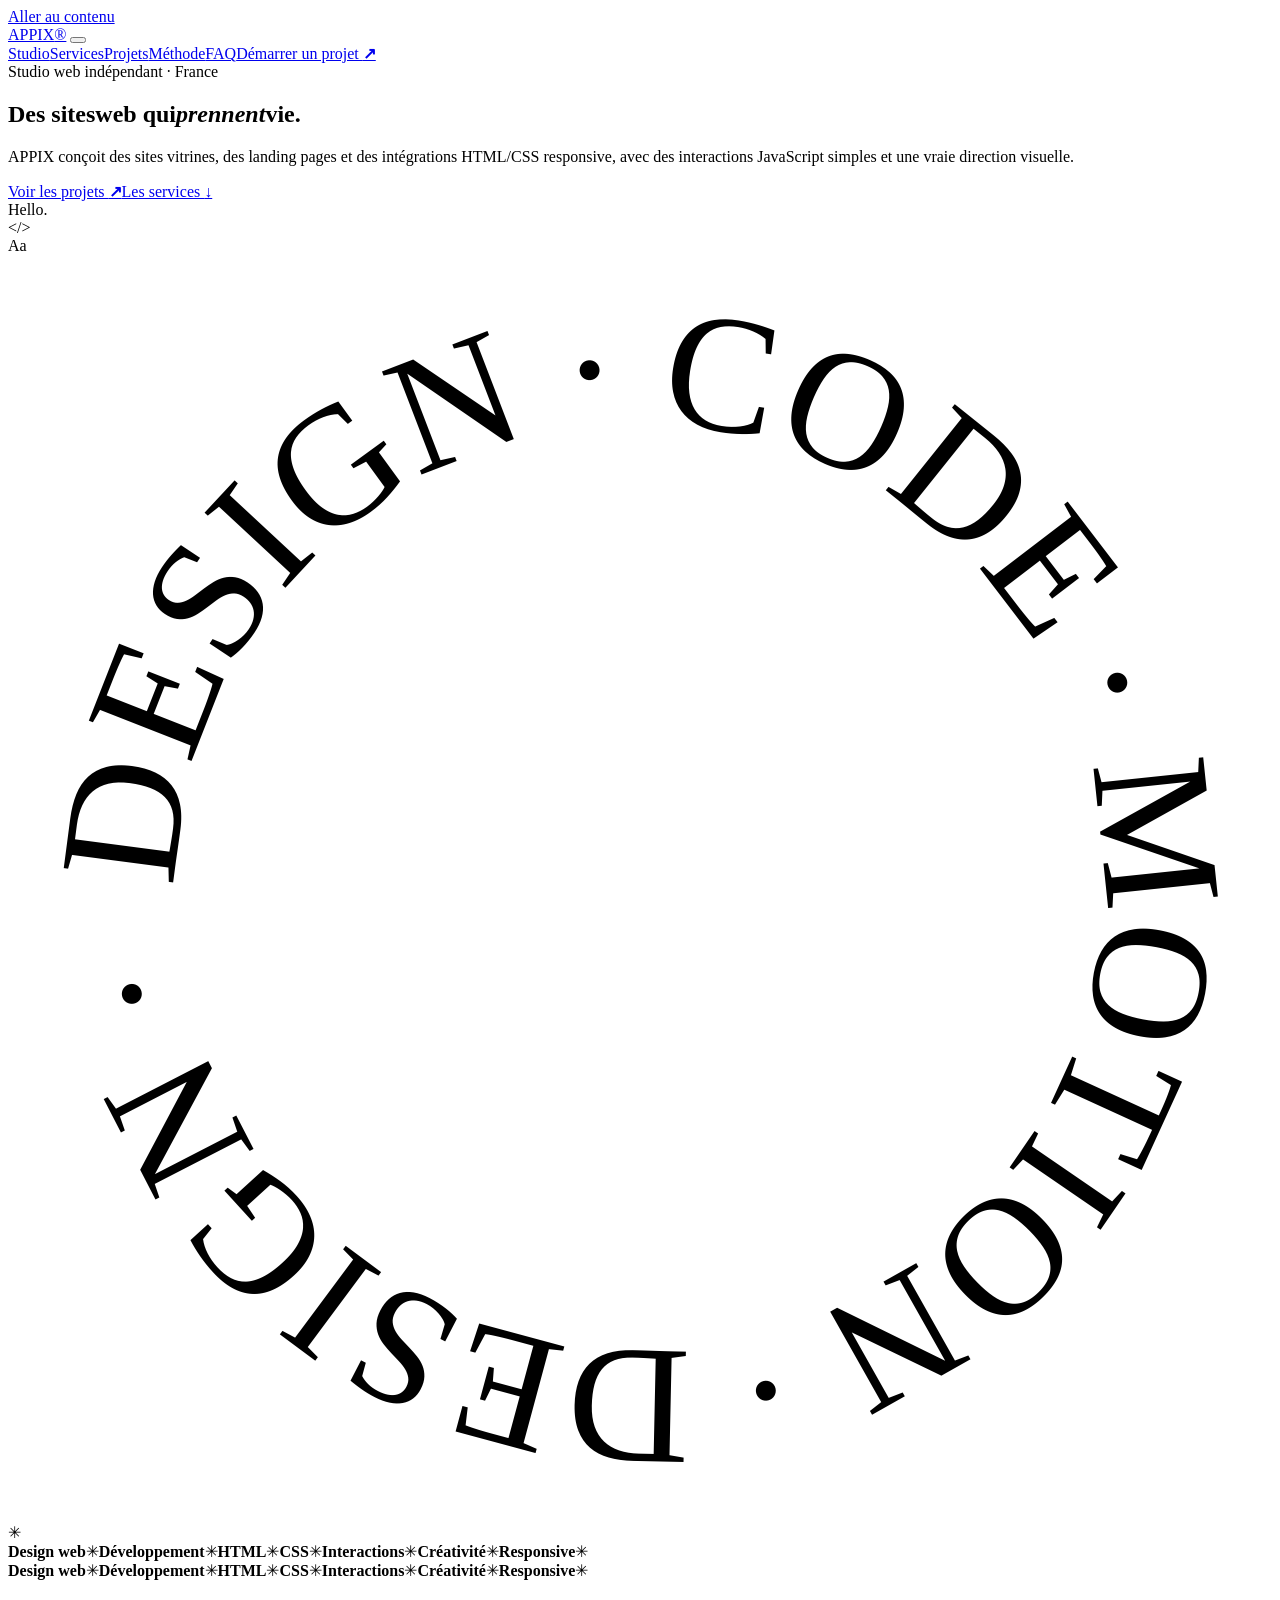
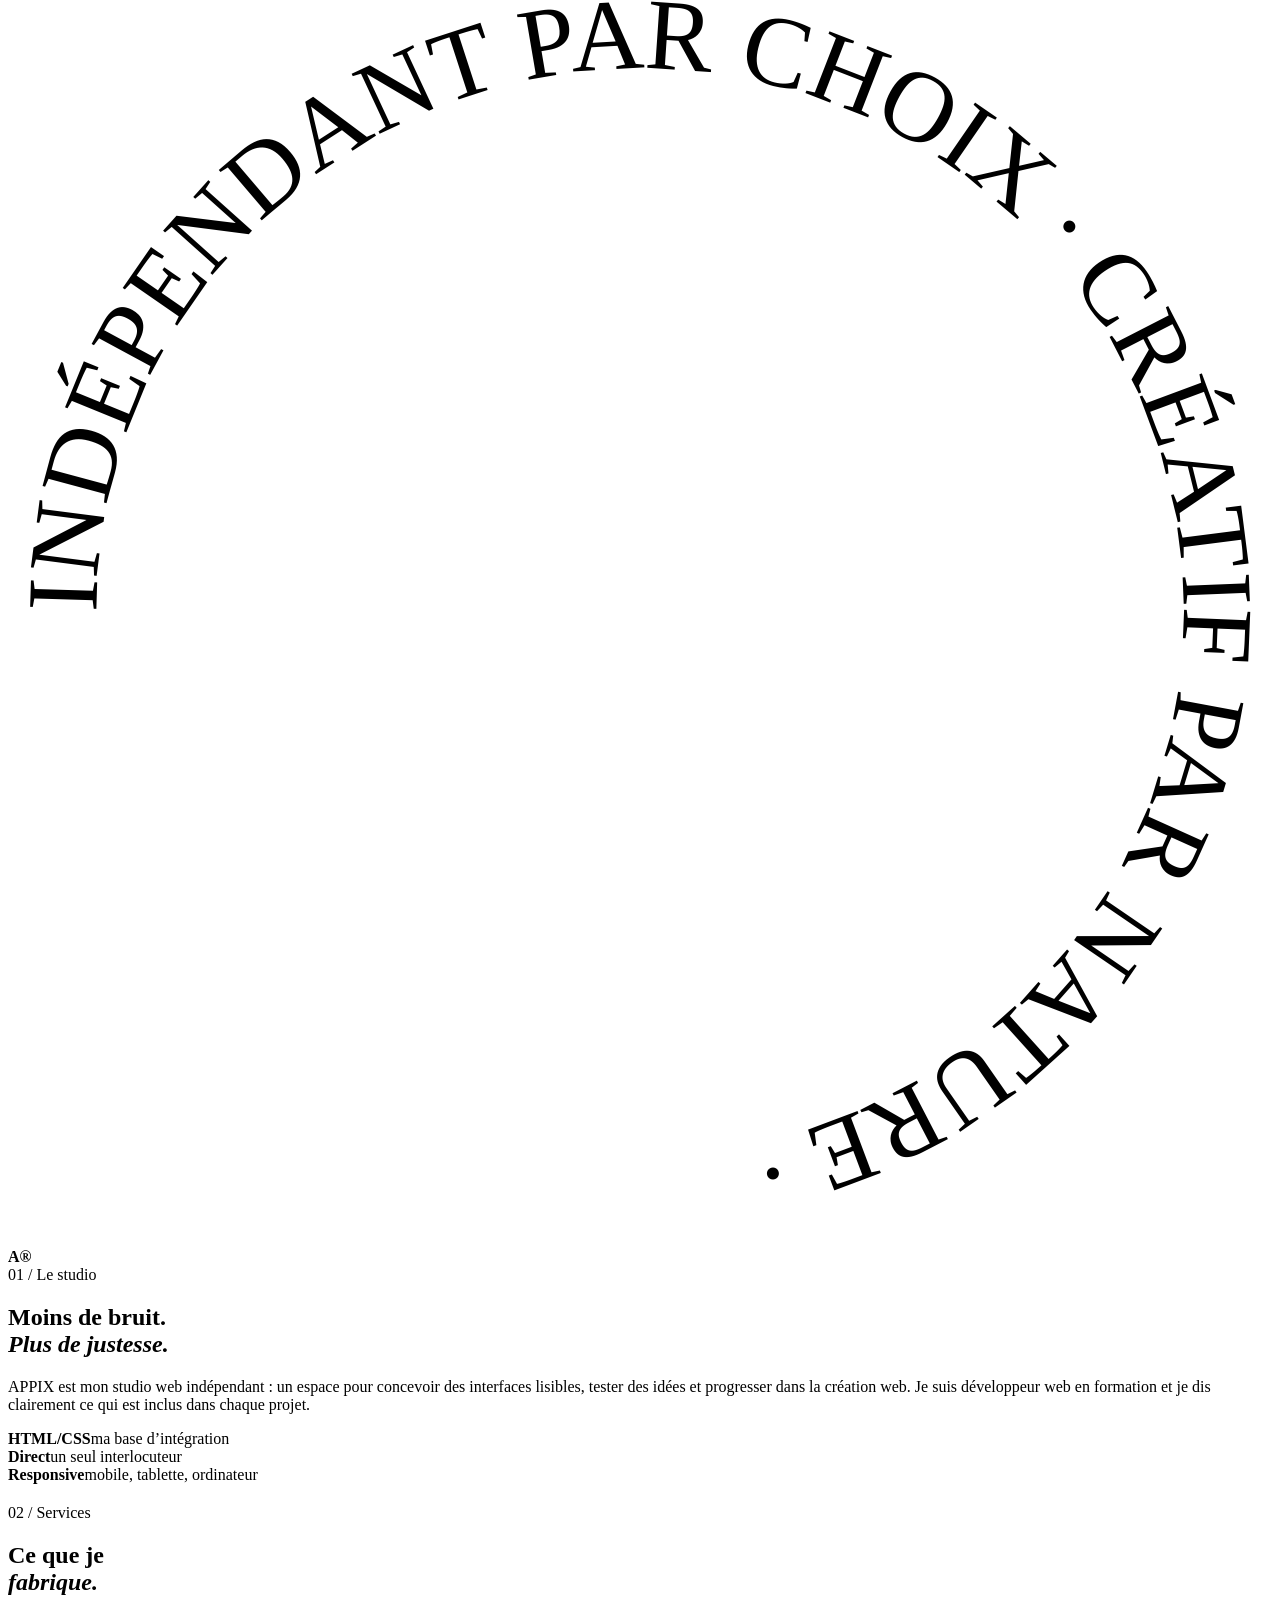
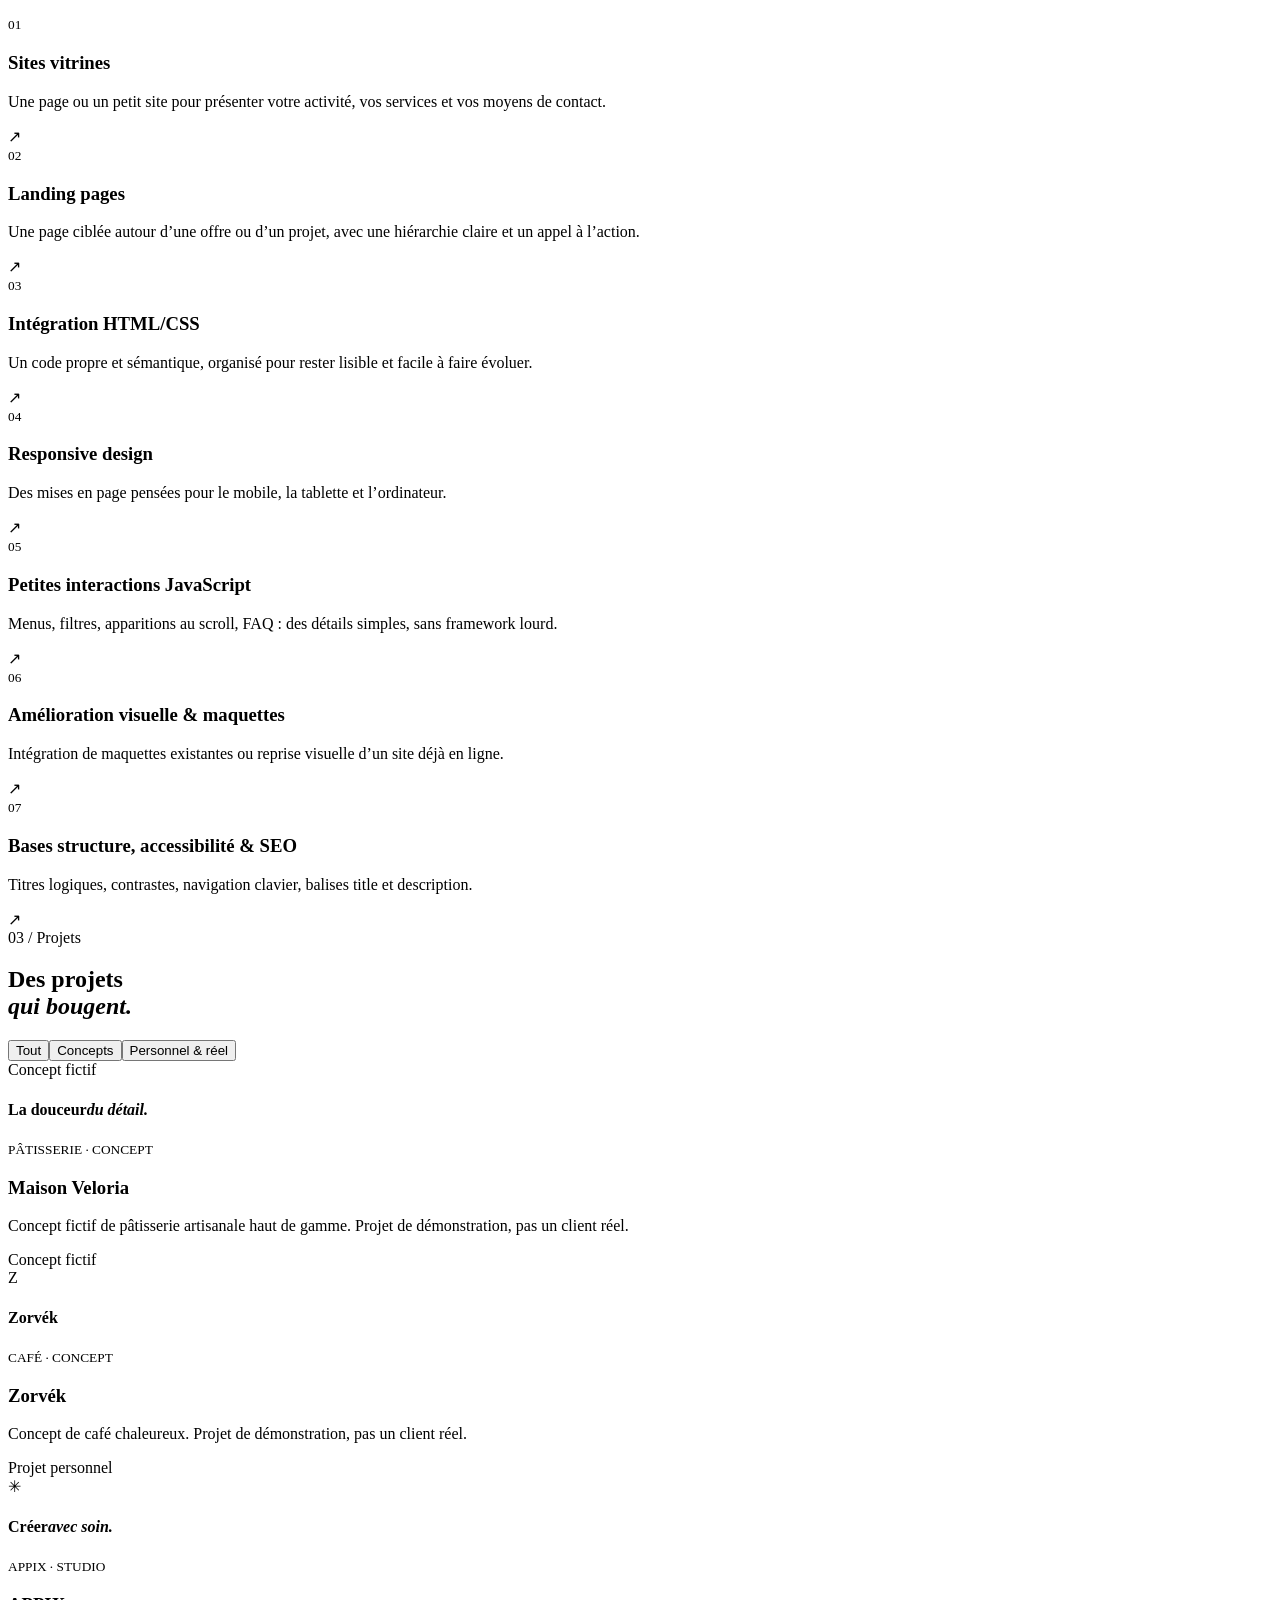
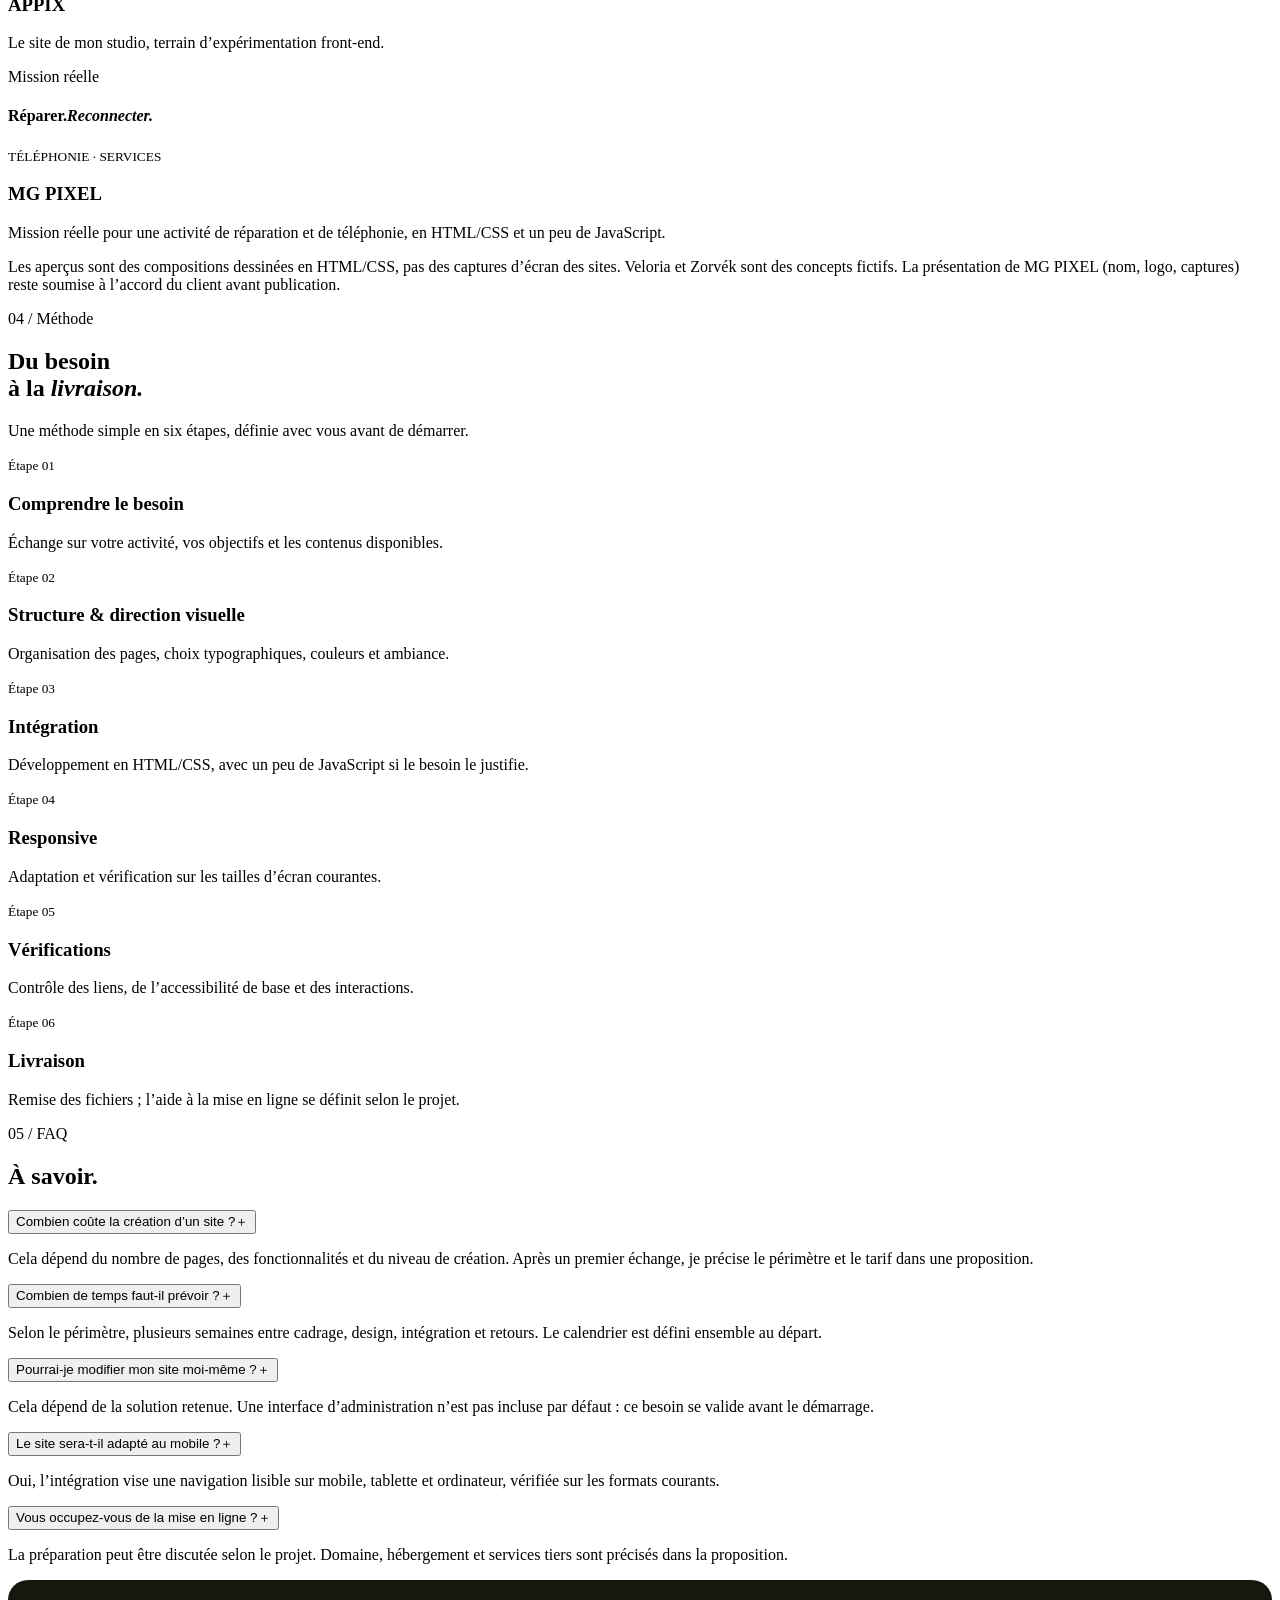
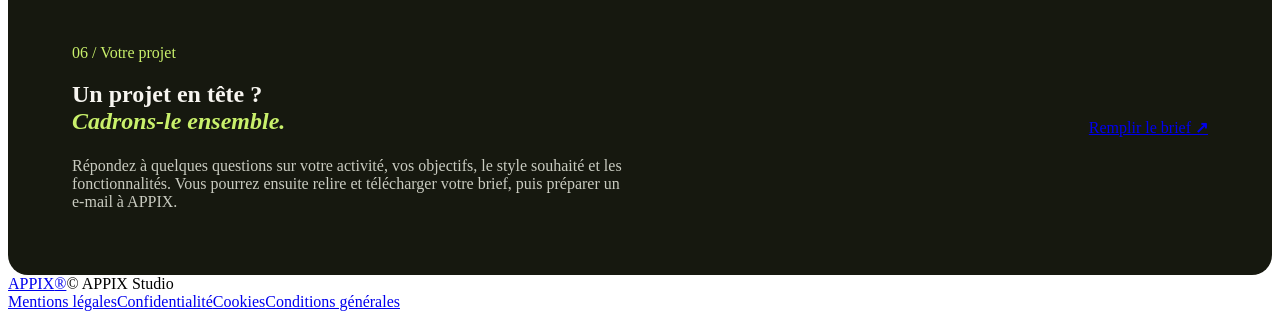
==== commit 29bce859: "Ajouter la version mise à jour du site APPIX" ====
--- a/index.html
+++ b/index.html
@@ -7,12 +7,12 @@
 <link rel="preconnect" href="https://fonts.googleapis.com"><link rel="preconnect" href="https://fonts.gstatic.com" crossorigin>
 <link href="https://fonts.googleapis.com/css2?family=DM+Mono:wght@400;500&family=DM+Sans:wght@400;500;700&family=Manrope:wght@500;700;800&display=swap" rel="stylesheet">
 <link rel="stylesheet" href="style.css">
-<link rel="icon" type="image/png" href="logo-APPIX.png">
-<link rel="apple-touch-icon" href="logo-APPIX.png"></head>
+<link rel="icon" type="image/png" href="images/logo-APPIX.png">
+<link rel="apple-touch-icon" href="images/logo-APPIX.png"></head>
 <body><a class="skip" href="#contenu">Aller au contenu</a><div class="progress" aria-hidden="true"></div>
 <header class="nav"><div class="wrap"><a class="logo" href="#accueil" aria-label="APPIX, accueil">APPIX<span>®</span></a>
 <button class="menu" aria-expanded="false" aria-controls="nav" aria-label="Ouvrir le menu"><i></i><i></i></button>
-<nav class="links" id="nav" aria-label="Navigation principale"><a href="#studio">Studio</a><a href="#services">Services</a><a href="#projets">Projets</a><a href="#methode">Méthode</a><a href="#faq">FAQ</a><a class="btn btn-d" href="brief-projet-corrige.html">Démarrer un projet <b aria-hidden="true">↗</b></a></nav></div></header>
+<nav class="links" id="nav" aria-label="Navigation principale"><a href="#studio">Studio</a><a href="#services">Services</a><a href="#projets">Projets</a><a href="#methode">Méthode</a><a href="#faq">FAQ</a><a class="btn btn-d" href="brief.html">Démarrer un projet <b aria-hidden="true">↗</b></a></nav></div></header>
 <main id="contenu">
 <section class="hero" id="accueil"><div class="wrap"><div>
 <span class="pill"><span class="dot"></span>Studio web indépendant · France</span>
@@ -35,6 +35,6 @@
 </div><p class="note">Les aperçus sont des compositions dessinées en HTML/CSS, pas des captures d’écran des sites. Veloria et Zorvék sont des concepts fictifs. La présentation de MG PIXEL (nom, logo, captures) reste soumise à l’accord du client avant publication.</p></div></section>
 <section class="sec wrap" id="methode"><div class="pr"><div><span class="eyebrow">04 / Méthode</span><h2 class="big">Du besoin<br>à la <em>livraison.</em></h2><p style="margin-top:20px">Une méthode simple en six étapes, définie avec vous avant de démarrer.</p></div><div class="plist"><div class="stp rv"><small>Étape 01</small><h3>Comprendre le besoin</h3><p>Échange sur votre activité, vos objectifs et les contenus disponibles.</p></div><div class="stp rv"><small>Étape 02</small><h3>Structure & direction visuelle</h3><p>Organisation des pages, choix typographiques, couleurs et ambiance.</p></div><div class="stp rv"><small>Étape 03</small><h3>Intégration</h3><p>Développement en HTML/CSS, avec un peu de JavaScript si le besoin le justifie.</p></div><div class="stp rv"><small>Étape 04</small><h3>Responsive</h3><p>Adaptation et vérification sur les tailles d’écran courantes.</p></div><div class="stp rv"><small>Étape 05</small><h3>Vérifications</h3><p>Contrôle des liens, de l’accessibilité de base et des interactions.</p></div><div class="stp rv"><small>Étape 06</small><h3>Livraison</h3><p>Remise des fichiers ; l’aide à la mise en ligne se définit selon le projet.</p></div></div></div></section>
 <section class="sec faq" id="faq"><div class="wrap fg"><div class="rv"><span class="eyebrow">05 / FAQ</span><h2 class="big">À savoir.</h2></div><div class="fq"><div class="it rv"><button aria-expanded="false"><span>Combien coûte la création d’un site ?</span><span aria-hidden="true">＋</span></button><div class="fa"><div><p>Cela dépend du nombre de pages, des fonctionnalités et du niveau de création. Après un premier échange, je précise le périmètre et le tarif dans une proposition.</p></div></div></div><div class="it rv"><button aria-expanded="false"><span>Combien de temps faut-il prévoir ?</span><span aria-hidden="true">＋</span></button><div class="fa"><div><p>Selon le périmètre, plusieurs semaines entre cadrage, design, intégration et retours. Le calendrier est défini ensemble au départ.</p></div></div></div><div class="it rv"><button aria-expanded="false"><span>Pourrai-je modifier mon site moi-même ?</span><span aria-hidden="true">＋</span></button><div class="fa"><div><p>Cela dépend de la solution retenue. Une interface d’administration n’est pas incluse par défaut : ce besoin se valide avant le démarrage.</p></div></div></div><div class="it rv"><button aria-expanded="false"><span>Le site sera-t-il adapté au mobile ?</span><span aria-hidden="true">＋</span></button><div class="fa"><div><p>Oui, l’intégration vise une navigation lisible sur mobile, tablette et ordinateur, vérifiée sur les formats courants.</p></div></div></div><div class="it rv"><button aria-expanded="false"><span>Vous occupez-vous de la mise en ligne ?</span><span aria-hidden="true">＋</span></button><div class="fa"><div><p>La préparation peut être discutée selon le projet. Domaine, hébergement et services tiers sont précisés dans la proposition.</p></div></div></div></div></div></section>
-<section class="sec wrap" id="brief" aria-labelledby="brief-title"><div class="brief-cta rv" style="padding:clamp(28px,6vw,64px);background:#16180f;color:#f7f5f0;border-radius:20px;display:flex;align-items:center;justify-content:space-between;gap:28px;flex-wrap:wrap"><div style="max-width:650px"><span class="eyebrow" style="color:#c9f06b">06 / Votre projet</span><h2 class="big" id="brief-title">Un projet en tête ?<br><em style="color:#c9f06b">Cadrons-le ensemble.</em></h2><p style="max-width:560px;color:#c9cbc0;margin:22px 0 0">Répondez à quelques questions sur votre activité, vos objectifs, le style souhaité et les fonctionnalités. Vous pourrez ensuite relire et télécharger votre brief, puis préparer un e-mail à APPIX.</p></div><a class="btn btn-l" href="brief-projet-corrige.html">Remplir le brief <b aria-hidden="true">↗</b></a></div></section>
+<section class="sec wrap" id="brief" aria-labelledby="brief-title"><div class="brief-cta rv" style="padding:clamp(28px,6vw,64px);background:#16180f;color:#f7f5f0;border-radius:20px;display:flex;align-items:center;justify-content:space-between;gap:28px;flex-wrap:wrap"><div style="max-width:650px"><span class="eyebrow" style="color:#c9f06b">06 / Votre projet</span><h2 class="big" id="brief-title">Un projet en tête ?<br><em style="color:#c9f06b">Cadrons-le ensemble.</em></h2><p style="max-width:560px;color:#c9cbc0;margin:22px 0 0">Répondez à quelques questions sur votre activité, vos objectifs, le style souhaité et les fonctionnalités. Vous pourrez ensuite relire et télécharger votre brief, puis préparer un e-mail à APPIX.</p></div><a class="btn btn-l" href="brief.html">Remplir le brief <b aria-hidden="true">↗</b></a></div></section>
 <footer class="ft"><div class="wrap"><a class="logo" href="#accueil">APPIX<span>®</span></a><span>© <span id="year"></span> APPIX Studio</span><nav aria-label="Pages légales"><a href="mentions-legales.html">Mentions légales</a><a href="politique-confidentialite.html">Confidentialité</a><a href="politique-cookies.html">Cookies</a><a href="conditions-generales.html">Conditions générales</a></nav></div></footer>
 <div class="toast" role="status" aria-live="polite"></div><script src="main.js"></script></body></html>
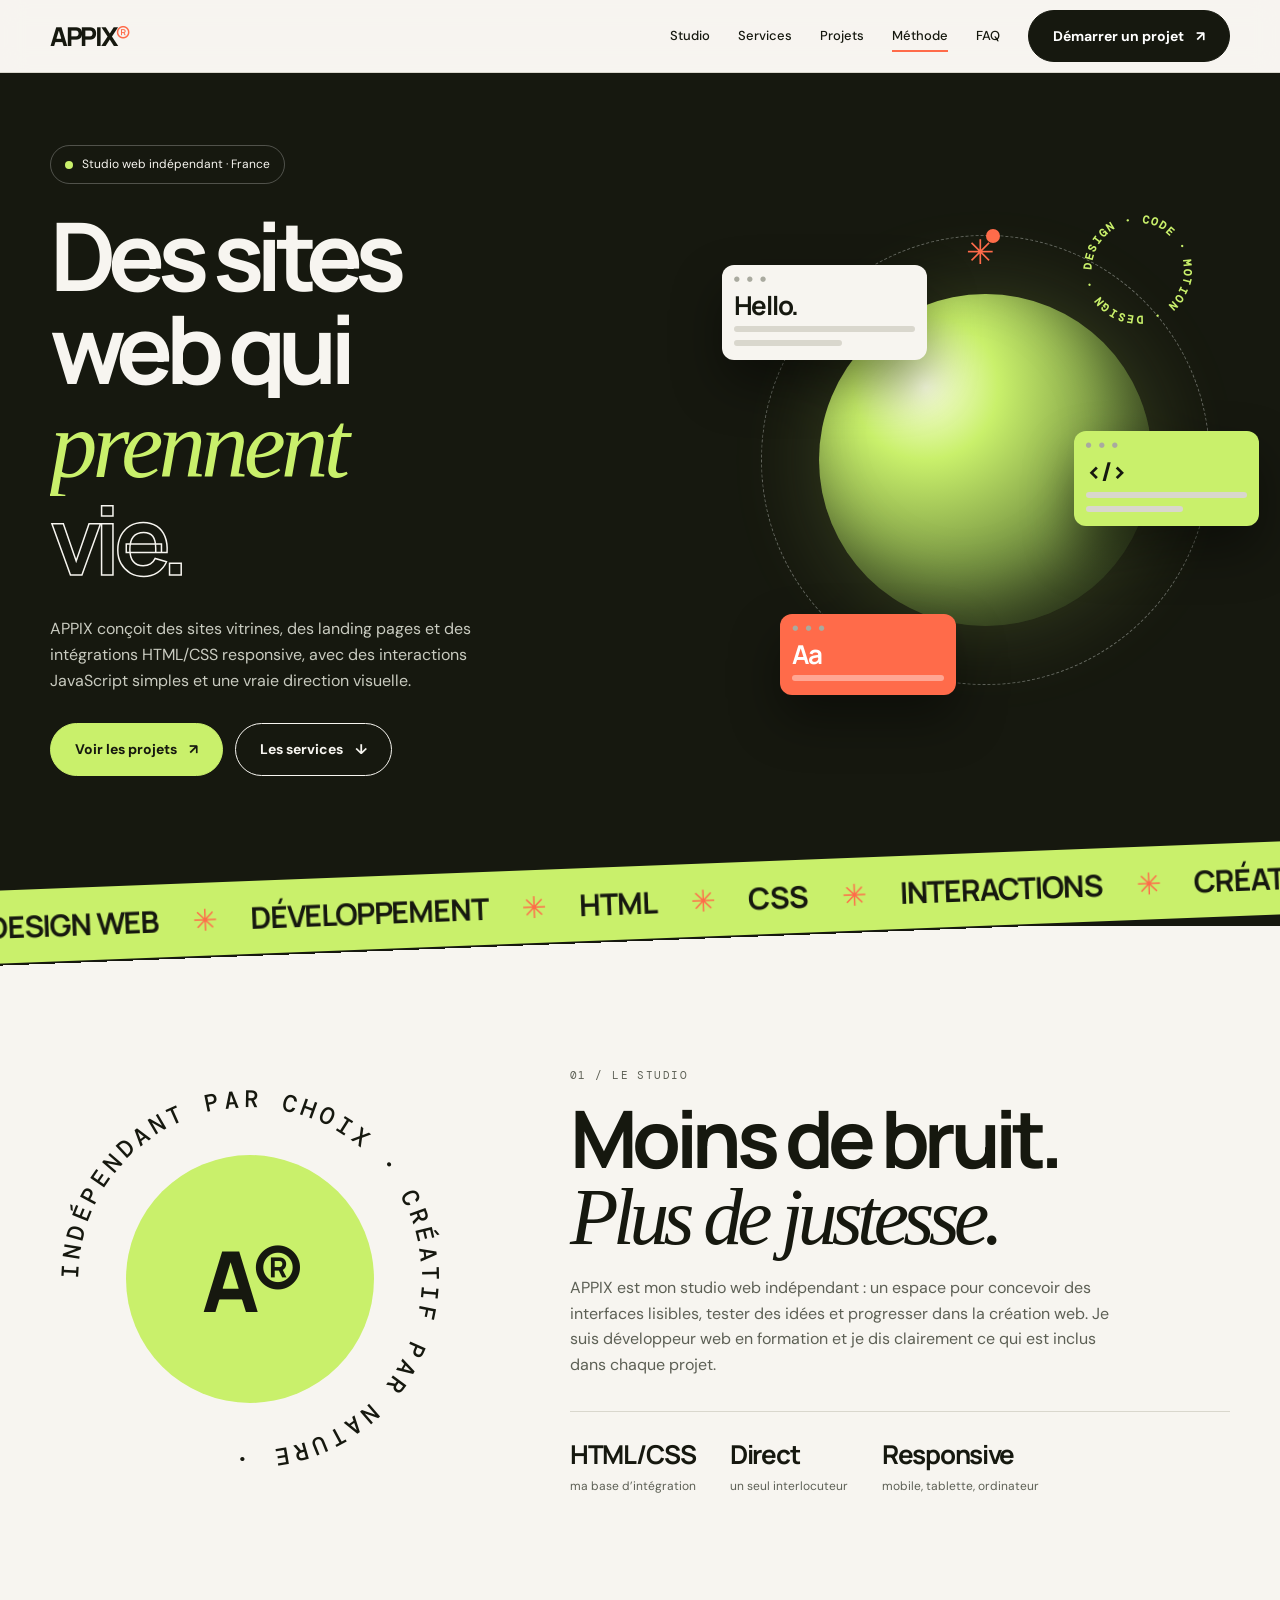
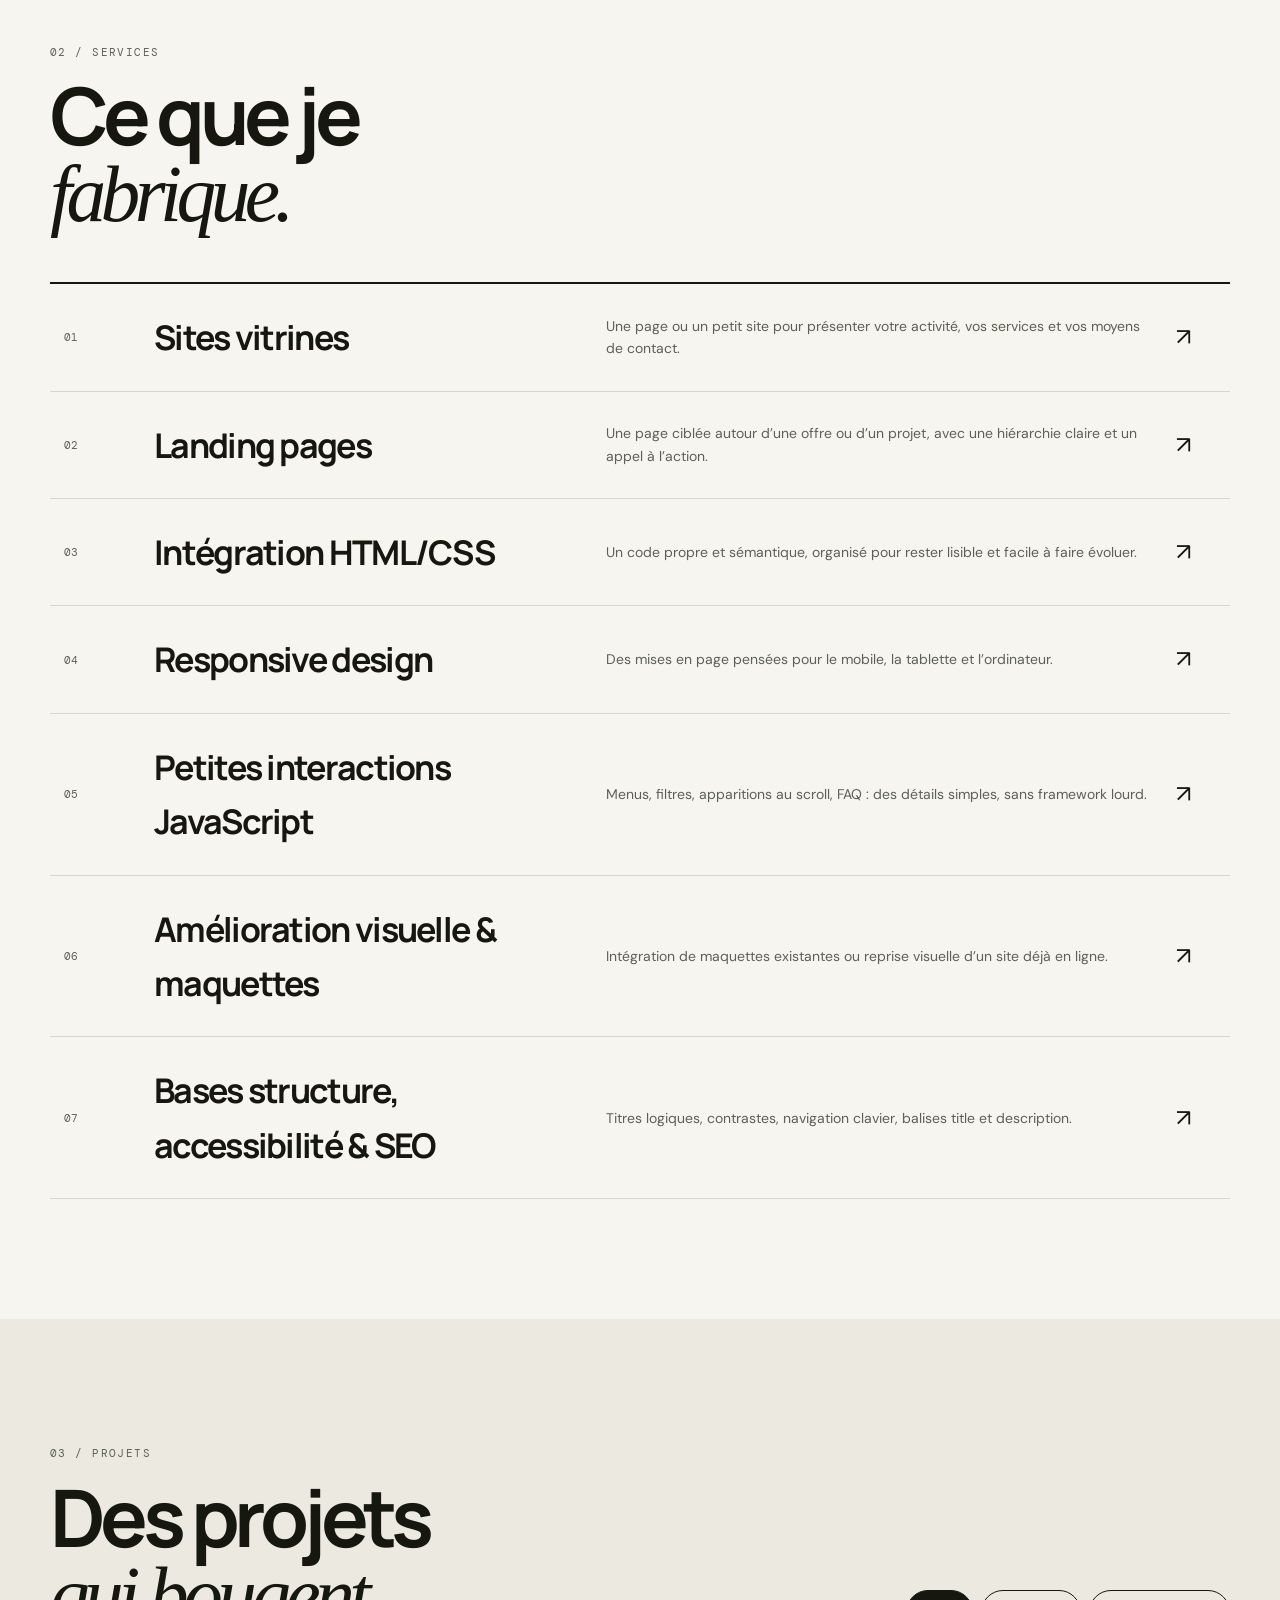
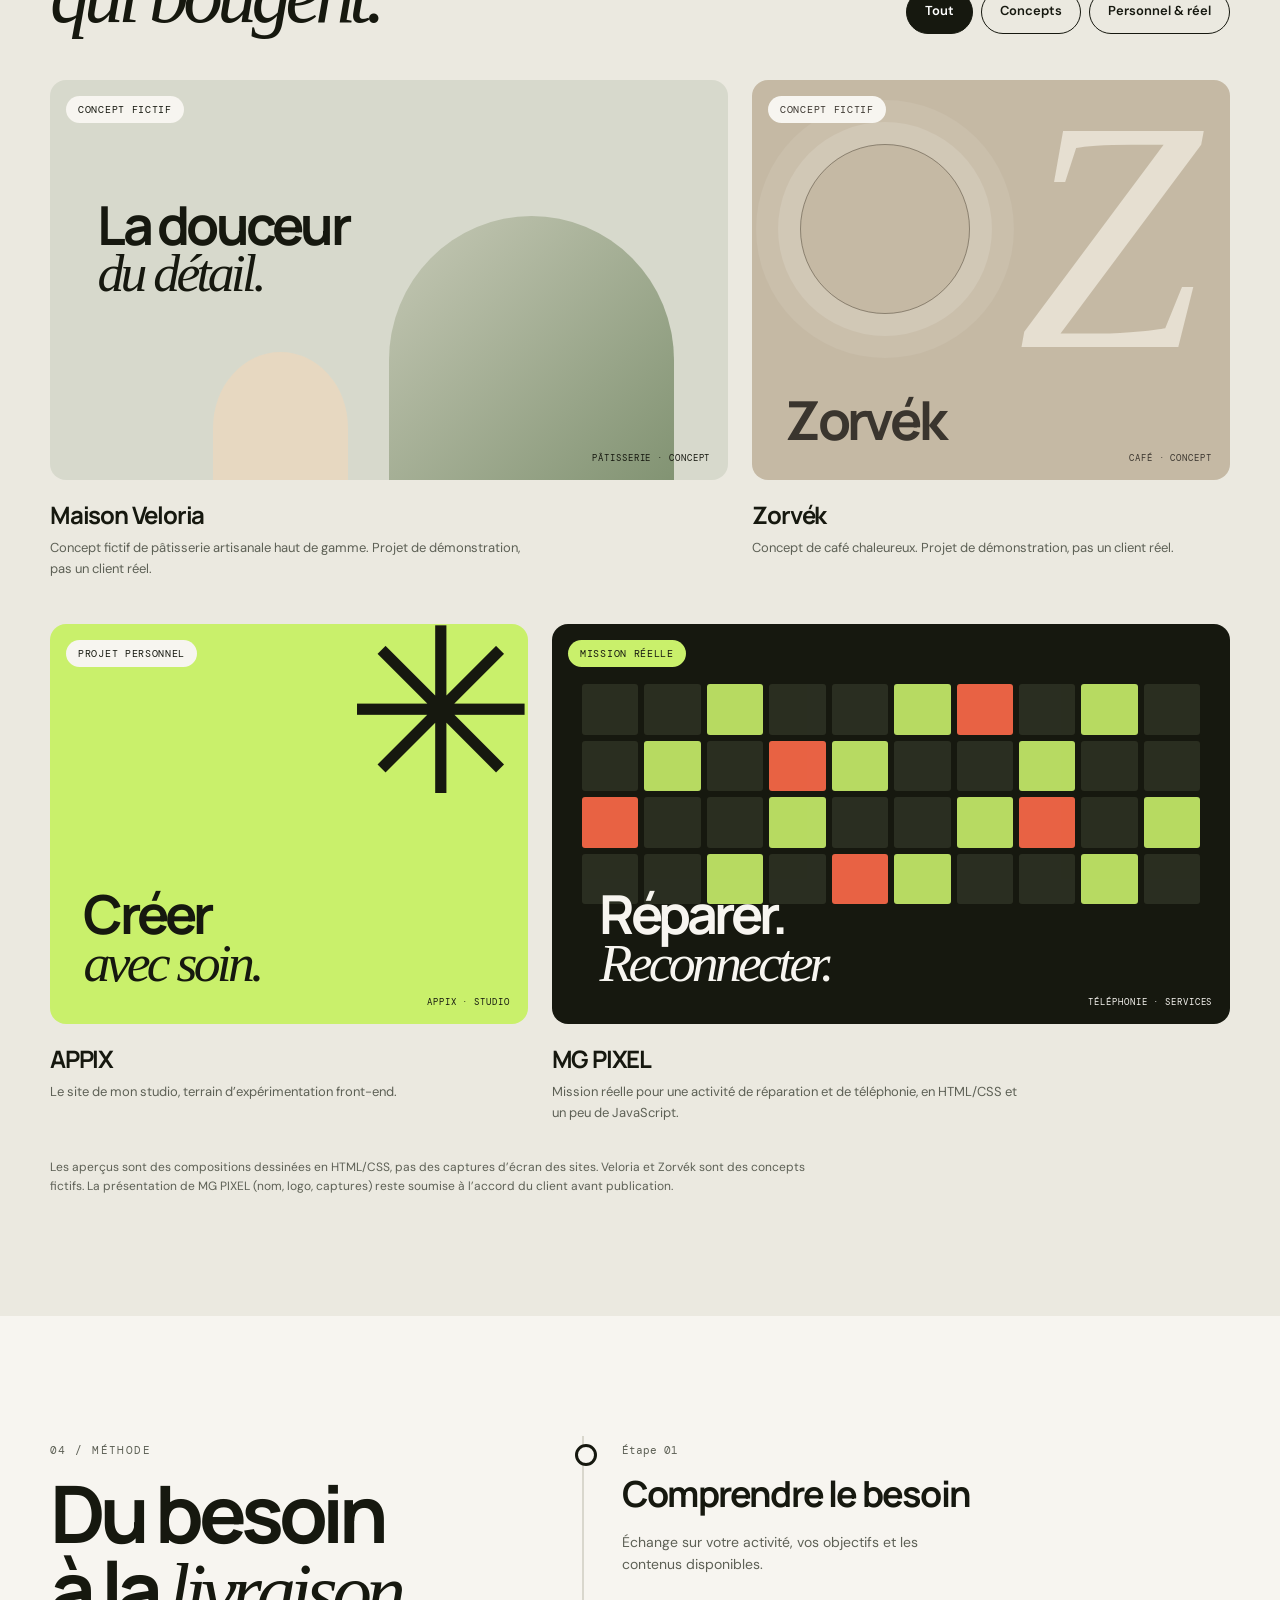
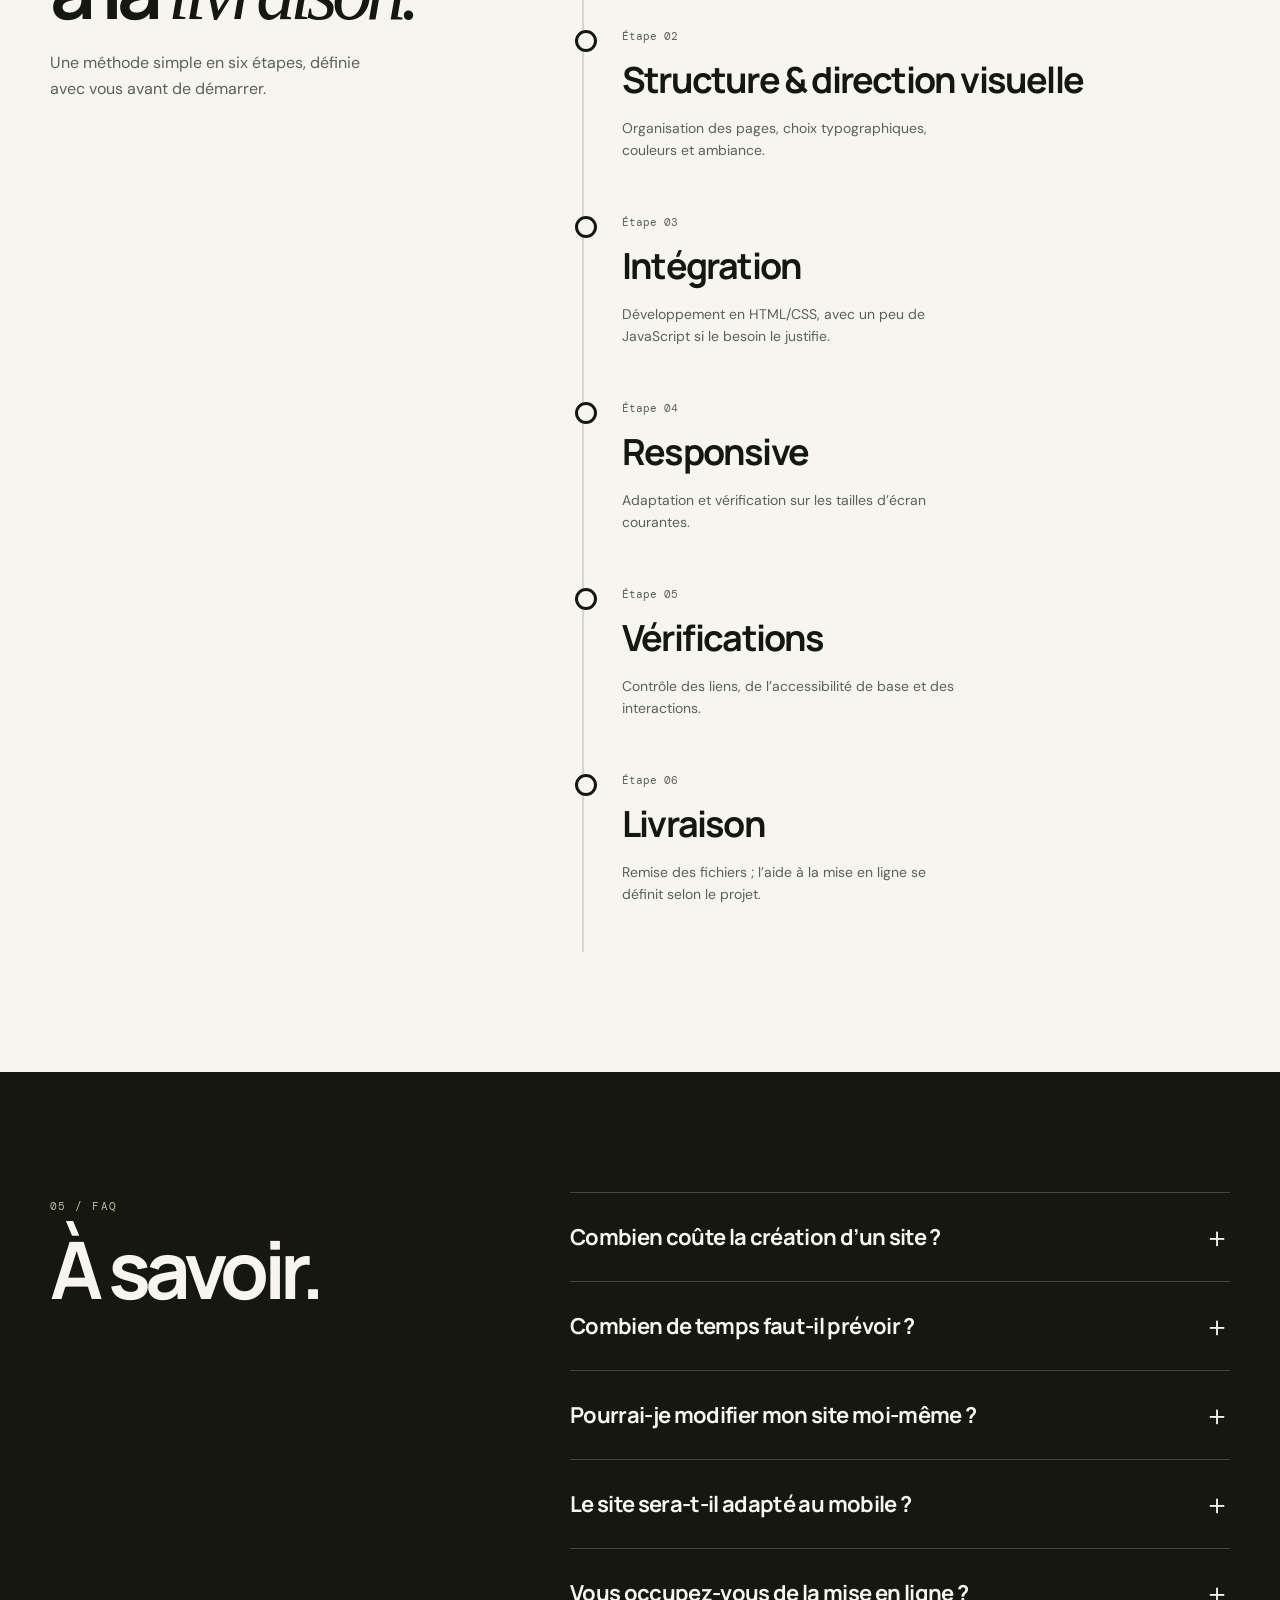
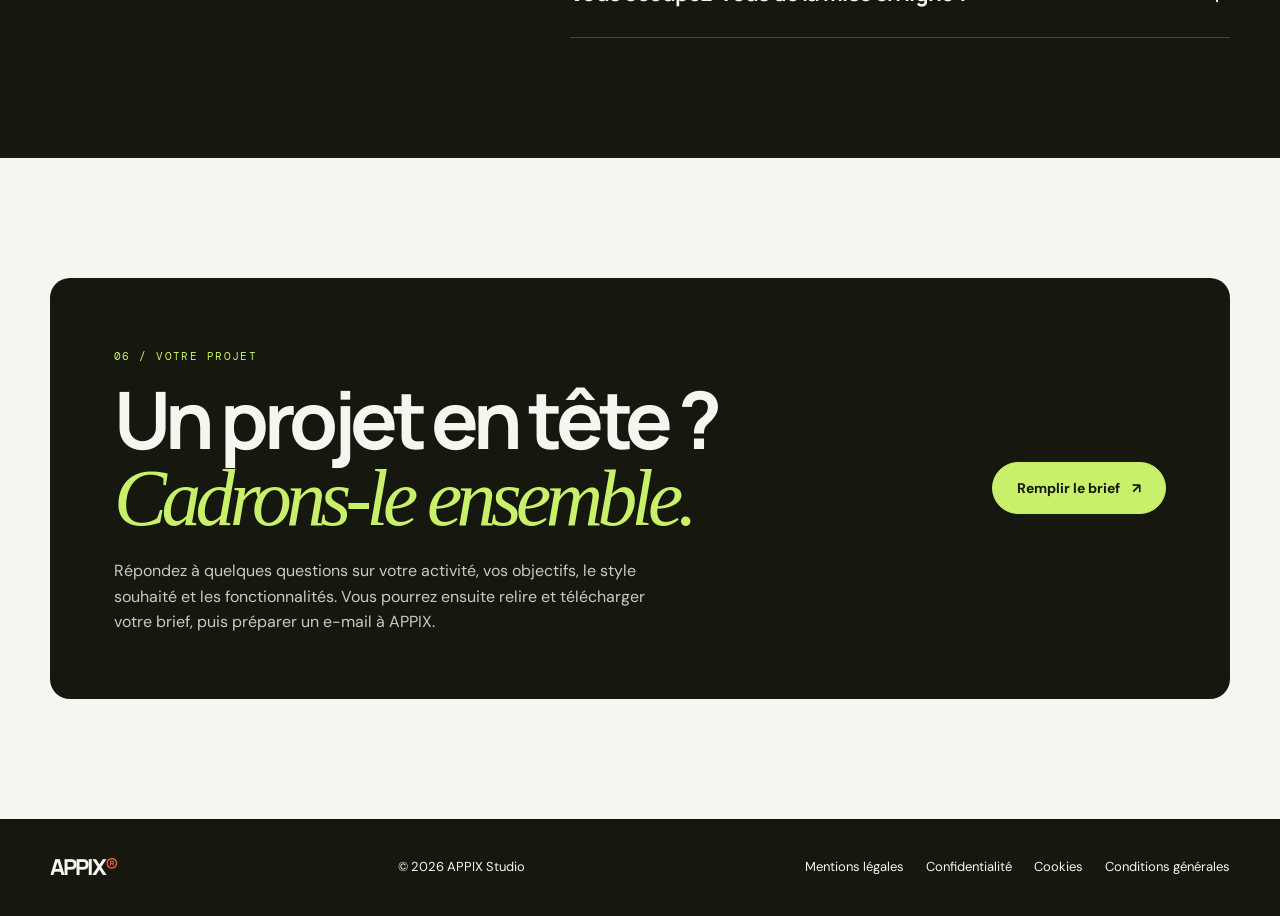
==== commit 416ce650: "Mettre à jour le favicon et l’icône APPIX en SVG" ====
--- a/index.html
+++ b/index.html
@@ -7,8 +7,8 @@
 <link rel="preconnect" href="https://fonts.googleapis.com"><link rel="preconnect" href="https://fonts.gstatic.com" crossorigin>
 <link href="https://fonts.googleapis.com/css2?family=DM+Mono:wght@400;500&family=DM+Sans:wght@400;500;700&family=Manrope:wght@500;700;800&display=swap" rel="stylesheet">
 <link rel="stylesheet" href="style.css">
-<link rel="icon" type="image/png" href="images/logo-APPIX.png">
-<link rel="apple-touch-icon" href="images/logo-APPIX.png"></head>
+<link rel="icon" type="image/png" href="images/logo-APPIX.svg">
+<link rel="apple-touch-icon" href="images/logo-APPIX.svg"></head>
 <body><a class="skip" href="#contenu">Aller au contenu</a><div class="progress" aria-hidden="true"></div>
 <header class="nav"><div class="wrap"><a class="logo" href="#accueil" aria-label="APPIX, accueil">APPIX<span>®</span></a>
 <button class="menu" aria-expanded="false" aria-controls="nav" aria-label="Ouvrir le menu"><i></i><i></i></button>
--- a/style.css
+++ b/style.css
@@ -0,0 +1,98 @@
+/* APPIX — refonte : encre + papier + citron + corail. Animations : transform/opacity/translate. */
+:root{--paper:#f7f5f0;--ink:#16180f;--muted:#5d6055;--line:#d9d7cd;--lime:#c9f06b;--coral:#ff6b4a;--sans:Manrope,system-ui,sans-serif;--body:'DM Sans',system-ui,sans-serif;--mono:'DM Mono',ui-monospace,monospace;--serif:Georgia,serif;--e:cubic-bezier(.2,.8,.2,1)}
+*{box-sizing:border-box}html{scroll-behavior:smooth;scroll-padding-top:84px}
+body{margin:0;background:var(--paper);color:var(--ink);font:16px/1.6 var(--body);overflow-x:hidden;-webkit-font-smoothing:antialiased}
+a{color:inherit;text-decoration:none}button,input,select,textarea{font:inherit;color:inherit}button{cursor:pointer}
+h1,h2,h3{font-family:var(--sans);margin:0;font-weight:700}em,i{font-family:var(--serif);font-weight:400}
+.wrap{width:min(1180px,calc(100% - 40px));margin:auto}.sec{padding:120px 0}
+.eyebrow{font:11px var(--mono);letter-spacing:.13em;text-transform:uppercase;color:var(--muted)}
+h2.big{font-size:clamp(40px,6.2vw,84px);line-height:.95;letter-spacing:-.07em;margin:14px 0 0}
+:focus-visible{outline:3px solid var(--coral);outline-offset:3px;border-radius:4px}
+.skip{position:fixed;left:10px;top:10px;z-index:99;background:var(--ink);color:#fff;padding:10px 14px;border-radius:8px;transform:translateY(-200%)}.skip:focus{transform:none}
+.progress{position:fixed;top:0;left:0;height:4px;width:100%;background:var(--coral);transform:scaleX(0);transform-origin:0;z-index:70}
+.nav{position:sticky;top:0;z-index:60;background:#f7f5f0e8;backdrop-filter:blur(12px);border-bottom:1px solid var(--line)}
+.nav .wrap{height:72px;display:flex;align-items:center;justify-content:space-between}
+.logo{font:800 26px var(--sans);letter-spacing:-.09em}.logo span{color:var(--coral);font-weight:400;display:inline-block;transition:transform .5s var(--e)}.logo:hover span{transform:rotate(180deg)}
+.links{display:flex;gap:28px;align-items:center;font-size:13px;font-weight:500}
+.links a:not(.btn){position:relative;padding:10px 0}
+.links a:not(.btn)::after{content:"";position:absolute;left:0;right:0;bottom:4px;height:2px;background:var(--coral);transform:scaleX(0);transform-origin:left;transition:transform .35s var(--e)}
+.links a:hover::after,.links a[aria-current]::after{transform:scaleX(1)}
+.menu{display:none;width:48px;height:48px;border:1.5px solid var(--ink);border-radius:50%;background:none;position:relative}
+.menu i{position:absolute;left:14px;right:14px;height:2px;background:var(--ink);transition:transform .35s var(--e),opacity .2s}.menu i:nth-child(1){top:18px}.menu i:nth-child(2){top:28px}
+.menu[aria-expanded=true] i:nth-child(1){transform:translateY(5px) rotate(45deg)}.menu[aria-expanded=true] i:nth-child(2){transform:translateY(-5px) rotate(-45deg)}
+.btn{position:relative;overflow:hidden;isolation:isolate;display:inline-flex;gap:12px;align-items:center;justify-content:center;min-height:48px;padding:14px 24px;border-radius:99px;border:1.5px solid var(--ink);font-weight:700;font-size:14px;background:transparent;transition:color .3s,transform .25s var(--e)}
+.btn::before{content:"";position:absolute;inset:0;background:var(--lime);border-radius:50% 50% 0 0/100% 100% 0 0;transform:translateY(101%);transition:transform .45s var(--e);z-index:-1}
+.btn:hover::before,.btn:focus-visible::before{transform:none;border-radius:0}.btn:hover{transform:translateY(-3px);color:var(--ink)}.btn:active{transform:scale(.95)}
+.btn b{display:inline-block;transition:transform .35s var(--e)}.btn:hover b{transform:translate(3px,-3px) rotate(15deg)}
+.btn-d{background:var(--ink);color:#fff}.btn-l{background:var(--lime);color:var(--ink);border-color:var(--lime)}.btn-l::before{background:var(--paper)}
+.hero{background:var(--ink);color:var(--paper);position:relative;overflow:hidden;padding:72px 0 150px}
+.hero .wrap{display:grid;grid-template-columns:1.15fr .85fr;gap:30px;align-items:center;position:relative}
+.pill{display:inline-flex;gap:9px;align-items:center;border:1px solid #ffffff40;border-radius:99px;padding:9px 14px;font-size:12px;margin-bottom:28px}
+.dot{width:8px;height:8px;border-radius:50%;background:var(--lime);animation:pulse 1.8s ease-in-out infinite}
+.hero h1{font-size:clamp(50px,7.4vw,112px);line-height:.9;letter-spacing:-.08em}
+.ln{display:block;overflow:hidden;padding-bottom:.08em}.ln>span{display:inline-block;transform:translateY(110%);animation:up 1.1s var(--e) forwards;animation-delay:calc(var(--i)*.14s + .15s)}
+.ln i{color:var(--lime);letter-spacing:-.05em}.ln .out{-webkit-text-stroke:1.5px var(--paper);color:transparent}
+.hero p.lead{max-width:470px;color:#c9cbc0;margin:28px 0 30px;opacity:0;animation:fade .9s .8s forwards}
+.cta{display:flex;gap:12px;flex-wrap:wrap;opacity:0;animation:fade .9s 1s forwards}.hero .btn:not(.btn-l){border-color:var(--paper)}.hero .btn:not(.btn-l):hover{border-color:var(--lime)}
+.stage{position:relative;aspect-ratio:1;max-width:520px;width:100%;margin-left:auto;translate:0 var(--py,0)}
+.stage>*{position:absolute;translate:calc(var(--mx,0)*var(--d,0)*-1px) calc(var(--my,0)*var(--d,0)*-1px);transition:translate .5s var(--e)}
+.orb{inset:16%;border-radius:50%;background:radial-gradient(circle at 32% 28%,#faffdf,#c9f06b 22%,#7c9a45 55%,#26301b);box-shadow:inset -22px -28px 60px #0006,0 0 90px #c9f06b30;animation:bob 7s ease-in-out infinite}
+.ring{inset:4%;border:1px dashed #ffffff55;border-radius:50%;animation:spin 26s linear infinite}.ring::after{content:"";position:absolute;top:-7px;left:50%;width:14px;height:14px;border-radius:50%;background:var(--coral)}
+.win{background:var(--paper);color:var(--ink);border-radius:12px;padding:10px 12px 14px;width:42%;box-shadow:0 24px 50px #0006;font:700 clamp(15px,2.2vw,26px)/1 var(--sans);letter-spacing:-.05em}
+.win::before{content:"● ● ●";display:block;font-size:7px;letter-spacing:3px;color:#a9aa9f;margin-bottom:10px}.win s{display:block;height:6px;border-radius:9px;background:#d9d7cd;margin-top:8px;text-decoration:none}.win s+s{width:60%}
+.w1{left:-4%;top:10%;--d:46;animation:f1 6s ease-in-out infinite}.w2{right:-6%;top:44%;--d:70;width:38%;background:var(--lime);animation:f2 7.5s ease-in-out infinite}.w3{left:8%;bottom:2%;--d:28;width:36%;background:var(--coral);color:#fff;animation:f3 9s ease-in-out infinite}.w3 s{background:#fff6}
+.badge{right:6%;top:-2%;width:26%;--d:90;animation:spin 18s linear infinite}.badge text{font:600 10.5px var(--mono);letter-spacing:.14em;fill:var(--lime)}
+.star{left:46%;top:2%;font-size:34px;color:var(--coral);--d:20;animation:spin 10s linear infinite}
+.marq{background:var(--lime);color:var(--ink);transform:rotate(-2.2deg);margin:-62px -30px 0;position:relative;z-index:3;overflow:hidden;white-space:nowrap;border-block:2px solid var(--ink)}
+.mt{display:flex;width:max-content;animation:run 30s linear infinite}.marq:hover .mt{animation-play-state:paused}
+.mt div{display:flex;gap:34px;padding:16px 17px;font:800 clamp(18px,2.6vw,30px) var(--sans);letter-spacing:-.04em;text-transform:uppercase}.mt span{color:var(--coral)}
+.js .rv{opacity:0;transform:translateY(46px);transition:opacity .9s var(--e),transform .9s var(--e);transition-delay:var(--dl,0ms)}.js .rv.in{opacity:1;transform:none}
+.js .row.rv{transition:opacity .9s var(--e) var(--dl,0ms),transform .9s var(--e) var(--dl,0ms),padding .4s var(--e)}
+.about{display:grid;grid-template-columns:.8fr 1.2fr;gap:80px;align-items:center}
+.seal{aspect-ratio:1;max-width:400px;position:relative;display:grid;place-items:center}.seal svg{position:absolute;inset:0;animation:spin 30s linear infinite}.seal text{font:500 12px var(--mono);letter-spacing:.2em;fill:var(--ink)}
+.seal strong{font:800 clamp(46px,7vw,84px) var(--sans);letter-spacing:-.1em;background:var(--lime);border-radius:50%;width:62%;aspect-ratio:1;display:grid;place-items:center;transition:transform .6s var(--e)}.seal:hover strong{transform:rotate(-8deg) scale(1.06)}
+.about p{color:var(--muted);max-width:540px;margin:20px 0 0}.stats{display:flex;gap:34px;flex-wrap:wrap;margin-top:34px;padding-top:24px;border-top:1px solid var(--line)}.stats b{font:700 26px var(--sans);letter-spacing:-.05em;display:block}.stats span{font-size:12px;color:var(--muted)}
+.svc{margin-top:50px;border-top:2px solid var(--ink)}
+.row{display:grid;grid-template-columns:70px 1.1fr 1.4fr 40px;gap:20px;align-items:center;padding:26px 14px;border-bottom:1px solid var(--line);position:relative;overflow:hidden;isolation:isolate;transition:padding .4s var(--e)}
+.row::before{content:"";position:absolute;inset:0;background:var(--lime);transform:scaleY(0);transform-origin:bottom;transition:transform .4s var(--e);z-index:-1}
+.row:hover,.row:focus-within{padding-left:34px}.row:hover::before{transform:scaleY(1)}
+.row small{font:11px var(--mono);color:var(--muted)}.row h3{font-size:clamp(22px,2.8vw,34px);letter-spacing:-.05em}.row p{margin:0;font-size:14px;color:var(--muted)}.row:hover p{color:var(--ink)}
+.row .ar{font-size:24px;transition:transform .4s var(--e)}.row:hover .ar{transform:rotate(45deg) scale(1.2)}
+.work{background:#ebe9e0}.hd{display:flex;justify-content:space-between;align-items:end;gap:24px;flex-wrap:wrap;margin-bottom:46px}
+.fl{display:flex;gap:8px;flex-wrap:wrap}.fl button{min-height:44px;border:1.5px solid var(--ink);background:none;border-radius:99px;padding:8px 18px;font-size:13px;font-weight:600;transition:background .25s,color .25s,transform .2s}.fl button:hover{transform:translateY(-2px)}.fl button.on{background:var(--ink);color:#fff}
+.grid{display:grid;grid-template-columns:repeat(12,1fr);gap:44px 24px}.proj{grid-column:span 6;min-width:0}.proj:nth-child(4n+1),.proj:nth-child(4n){grid-column:span 7}.proj:nth-child(4n+2),.proj:nth-child(4n+3){grid-column:span 5}.proj[hidden]{display:none}
+.pv{height:400px;border-radius:16px;position:relative;overflow:hidden;isolation:isolate;transform:perspective(900px) rotateX(var(--rx,0deg)) rotateY(var(--ry,0deg));transition:transform .35s var(--e),box-shadow .35s}.proj:hover .pv{box-shadow:0 30px 60px #16180f2e}
+.pv>*{position:absolute}.tag{left:16px;top:16px;z-index:3;background:var(--paper);border-radius:99px;padding:7px 12px;font:10px var(--mono);text-transform:uppercase;letter-spacing:.07em}
+.pv h4{font:700 clamp(30px,4.2vw,58px)/.92 var(--sans);letter-spacing:-.07em;margin:0;left:7%;bottom:9%;z-index:2}.pv h4 i{display:block}
+.pv small{right:18px;bottom:16px;font:9px var(--mono);letter-spacing:.1em;z-index:2}
+.p1{background:#d7d9cc}.p1 .arch{width:42%;height:72%;right:8%;bottom:-6%;border-radius:50% 50% 0 0;background:linear-gradient(135deg,#c6c9b6,#7f9170);transition:transform .7s var(--e)}.p1 .arch+.arch{width:20%;height:38%;right:56%;background:#e7d8c1}.proj:hover .p1 .arch{transform:translateY(-14px)}.p1 h4{top:30%;bottom:auto}
+.p2{background:#c5b9a4;color:#3a352e}.p2 .z{font:italic 330px/.8 var(--serif);right:6%;top:6%;color:#e6dfd1;transition:transform .7s var(--e)}.proj:hover .p2 .z{transform:rotate(-6deg) scale(1.05)}.p2 .or{width:170px;height:170px;border:1px solid #655c4e99;border-radius:50%;left:10%;top:16%;box-shadow:0 0 0 22px #ffffff22,0 0 0 44px #ffffff14;animation:bob 8s ease-in-out infinite}
+.p3{background:var(--lime)}.p3 .st{font-size:230px;line-height:1;right:-2%;top:-6%;color:var(--ink);animation:spin 22s linear infinite}.proj:hover .p3 .st{animation-duration:5s}
+.p4{background:#16180f;color:var(--paper)}.px{inset:0;display:grid;grid-template-columns:repeat(10,1fr);gap:6px;padding:60px 30px 120px;opacity:.9}.px span{background:#2d3123;border-radius:3px;animation:blink 3.2s ease-in-out infinite;animation-delay:calc(var(--k)*.17s)}.px span:nth-child(3n){background:var(--lime)}.px span:nth-child(7n){background:var(--coral)}.p4 .tag{background:var(--lime);color:var(--ink)}
+.proj:hover .p4 .px span{animation-duration:.9s}
+.meta{display:flex;justify-content:space-between;gap:20px;padding-top:16px}.meta h3{font-size:24px;letter-spacing:-.05em}.meta p{margin:4px 0 0;font-size:13px;color:var(--muted);max-width:480px}
+.note{font-size:12px;color:var(--muted);margin:34px 0 0;max-width:760px}
+.pr{display:grid;grid-template-columns:.8fr 1.2fr;gap:90px}.pr>div:first-child{position:sticky;top:120px;align-self:start}.pr p{color:var(--muted);max-width:340px}
+.plist{position:relative;border-left:2px solid var(--line);margin-left:6px}.plist::before{content:"";position:absolute;left:-2px;top:0;bottom:0;width:2px;background:var(--coral);transform:scaleY(var(--p,0));transform-origin:top}
+.stp{padding:0 0 46px 38px;position:relative}.stp::before{content:"";position:absolute;left:-9px;top:8px;width:16px;height:16px;border-radius:50%;background:var(--paper);border:3px solid var(--ink);transition:transform .4s var(--e),background .4s}.stp:hover::before{transform:scale(1.4);background:var(--lime)}
+.stp small{font:11px var(--mono);color:var(--muted)}.stp h3{font-size:clamp(24px,3vw,36px);letter-spacing:-.05em;margin:4px 0 8px}.stp p{margin:0;font-size:14px}
+.faq{background:var(--ink);color:var(--paper)}.faq .eyebrow{color:#b7b9ad}.fg{display:grid;grid-template-columns:.8fr 1.2fr;gap:80px}.fq{border-top:1px solid #ffffff33}
+.fq button{width:100%;display:flex;justify-content:space-between;align-items:center;gap:20px;text-align:left;background:none;border:0;border-bottom:1px solid #ffffff33;padding:24px 0;min-height:64px;font:700 clamp(17px,2vw,22px) var(--sans);letter-spacing:-.03em;transition:color .25s,padding .35s var(--e)}.fq button:hover{color:var(--lime);padding-left:10px}
+.fq button span+span{font-size:28px;font-weight:400;transition:transform .4s var(--e)}.fq .open button span+span{transform:rotate(135deg)}
+.fa{display:grid;grid-template-rows:0fr;transition:grid-template-rows .45s var(--e)}.open .fa{grid-template-rows:1fr}.fa>div{overflow:hidden}.fa p{margin:0;padding:18px 40px 24px 0;color:#c4c6bb;font-size:15px;max-width:600px}
+.ct{background:var(--lime);overflow:hidden;position:relative}.ct h2.big{font-size:clamp(50px,9vw,128px);letter-spacing:-.08em}.ct h2 i{color:var(--coral)}
+.cl{display:grid;grid-template-columns:1fr 1.1fr;gap:70px;margin-top:56px;padding-top:34px;border-top:2px solid var(--ink)}
+.cd{display:grid;gap:22px;align-content:start}.cd label,.f label{display:block;font:10px var(--mono);letter-spacing:.1em;text-transform:uppercase;color:#4a5a26;margin-bottom:6px}.cd a{font:700 clamp(20px,2.6vw,30px) var(--sans);letter-spacing:-.04em;border-bottom:2px solid var(--ink);display:inline-block;transition:transform .3s var(--e)}.cd a:hover{transform:translateX(8px)}
+form{display:grid;grid-template-columns:1fr 1fr;gap:20px}.f.full,.nt,form .btn{grid-column:1/-1}.f input,.f select,.f textarea{width:100%;border:0;border-bottom:2px solid #7c9a45;background:transparent;padding:12px 0;border-radius:0;font-size:16px;transition:border-color .25s,padding .25s}.f textarea{min-height:90px;resize:vertical}.f input:focus,.f select:focus,.f textarea:focus{outline:0;border-color:var(--ink);padding-left:8px}
+form .btn{justify-self:start;background:var(--ink);color:#fff}form .btn::before{background:var(--coral)}form .btn:hover{color:#fff}.nt{font-size:12px;color:#34421a;margin:0}.nt a{text-decoration:underline}
+.toast{position:fixed;left:50%;bottom:24px;translate:-50% 30px;background:var(--ink);color:#fff;padding:14px 18px;border-radius:10px;font-size:13px;opacity:0;pointer-events:none;transition:.3s var(--e);z-index:80;max-width:calc(100% - 30px)}.toast.show{opacity:1;translate:-50% 0}
+.ft{background:var(--ink);color:var(--paper);padding:30px 0;font-size:13px}.ft .wrap{display:flex;justify-content:space-between;gap:20px;flex-wrap:wrap;align-items:center}.ft nav{display:flex;gap:6px 22px;flex-wrap:wrap}.ft nav a{padding:8px 0;position:relative}.ft nav a:hover{color:var(--lime)}.ft .logo{font-size:22px}
+.cur{position:fixed;left:-18px;top:-18px;width:36px;height:36px;border:1.5px solid var(--coral);border-radius:50%;pointer-events:none;z-index:90;opacity:0;transition:opacity .3s,width .3s var(--e),height .3s var(--e),margin .3s var(--e),background .3s,mix-blend-mode 0s}.cur.on{opacity:1}.cur.hot{width:64px;height:64px;margin:-14px 0 0 -14px;background:#ff6b4a2e}
+@keyframes up{to{transform:none}}@keyframes fade{to{opacity:1}}@keyframes spin{to{transform:rotate(360deg)}}@keyframes run{to{transform:translateX(-50%)}}
+@keyframes bob{50%{transform:translateY(-16px) scale(1.03)}}@keyframes pulse{50%{transform:scale(1.6);opacity:.5}}@keyframes blink{50%{opacity:.25;transform:scale(.8)}}
+@keyframes f1{50%{transform:translateY(-18px) rotate(-3deg)}}@keyframes f2{50%{transform:translate(-12px,16px) rotate(4deg)}}@keyframes f3{50%{transform:translate(14px,-14px) rotate(-5deg)}}
+@media(max-width:860px){.sec{padding:80px 0}.menu{display:block}
+.links{position:absolute;top:72px;left:0;right:0;background:var(--paper);flex-direction:column;align-items:stretch;gap:0;padding:8px 20px 22px;border-bottom:1px solid var(--line);clip-path:inset(0 0 100% 0);visibility:hidden;transition:clip-path .45s var(--e),visibility .45s}.links.open{clip-path:inset(0);visibility:visible}.links a:not(.btn){padding:16px 0;font-size:20px;border-bottom:1px solid var(--line)}.links .btn{margin-top:16px}
+.hero{padding:44px 0 120px}.hero .wrap,.about,.pr,.fg,.cl{grid-template-columns:1fr;gap:44px}.stage{max-width:380px;margin:10px auto 0}.row{grid-template-columns:44px 1fr 28px}.row p{grid-column:2/4;grid-row:2}.proj,.proj:nth-child(n){grid-column:1/-1}.pv{height:330px}.p2 .z{font-size:240px}.pr>div:first-child{position:static}.seal{max-width:280px;margin:auto}form{grid-template-columns:1fr}.marq{margin-top:-46px}}
+@media(max-width:460px){.hero h1{font-size:clamp(44px,14.5vw,60px)}.pv{height:290px}.p3 .st{font-size:160px}.stats{gap:20px}}
+@media(prefers-reduced-motion:reduce){html{scroll-behavior:auto}*,*::before,*::after{animation:none!important;transition:none!important}.ln>span{transform:none}.hero p.lead,.cta{opacity:1}.js .rv{opacity:1;transform:none}.progress{display:none}.mt{overflow-x:auto}}
